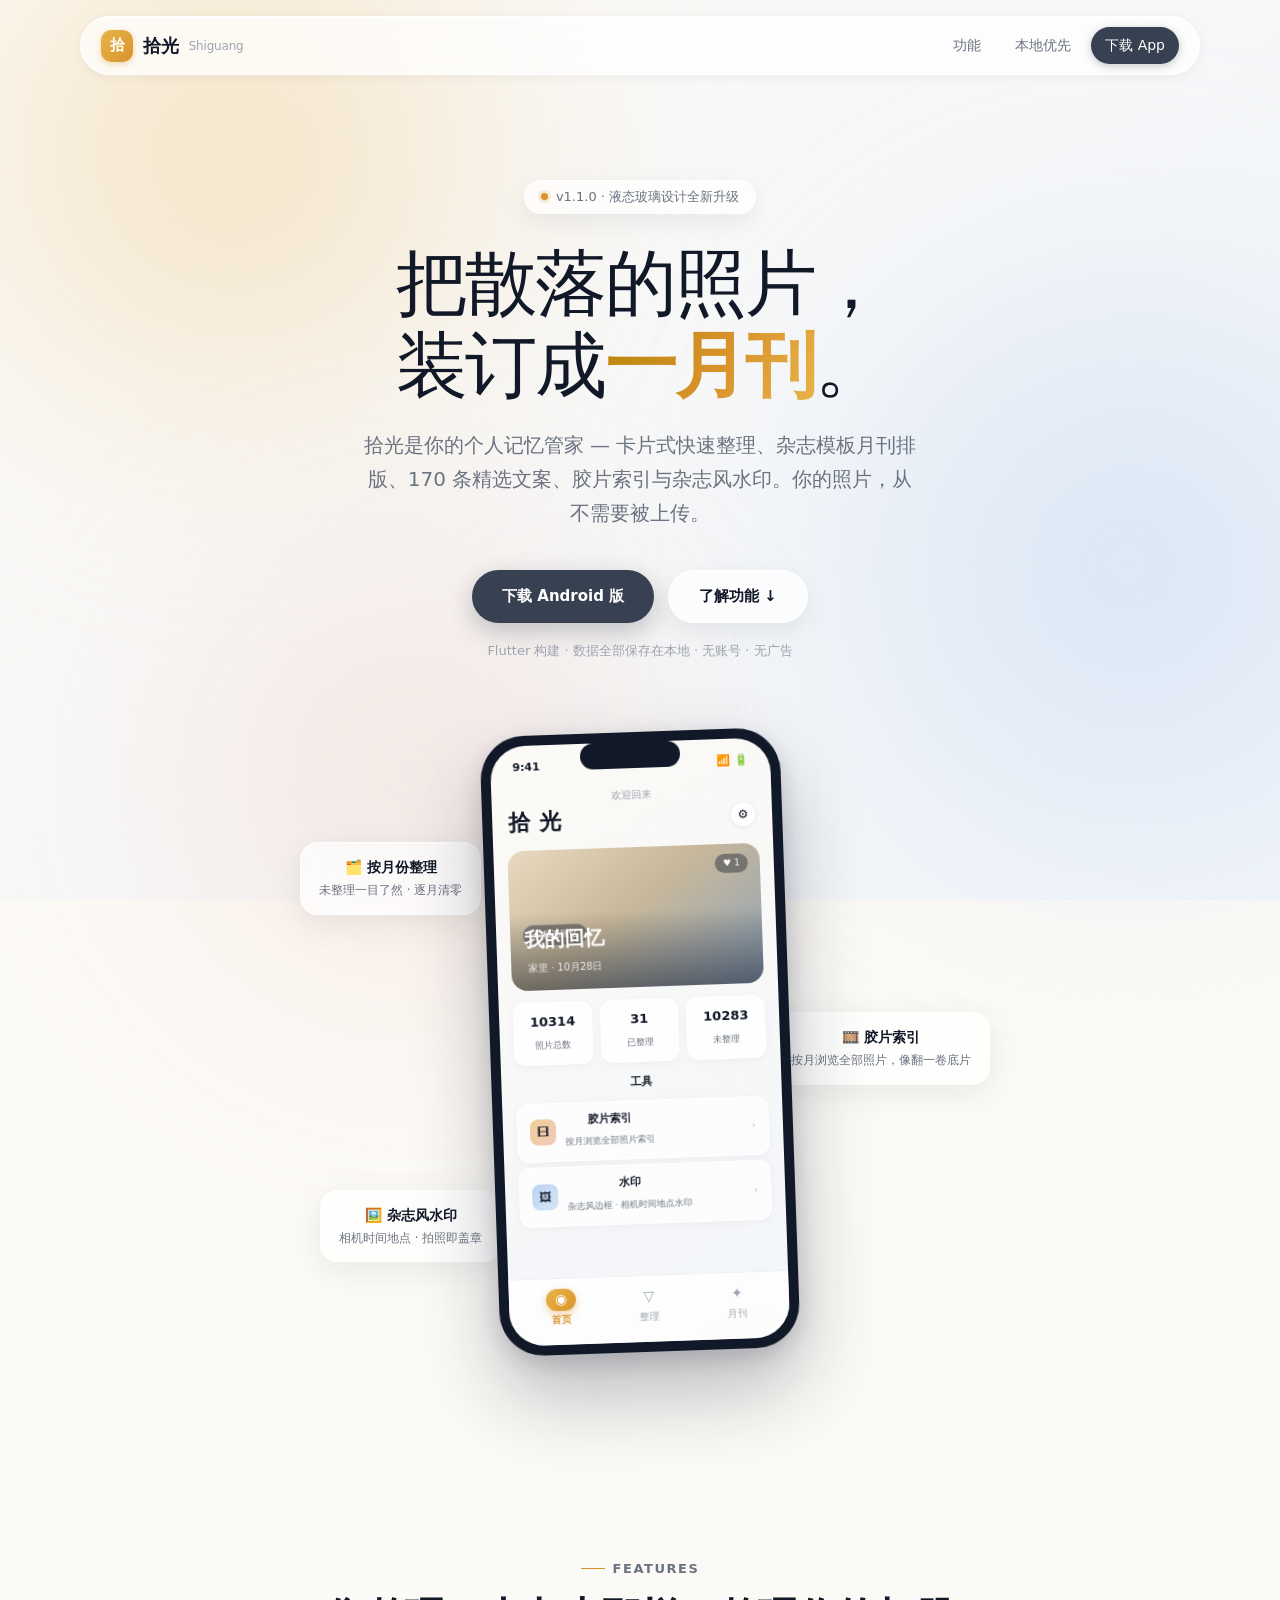
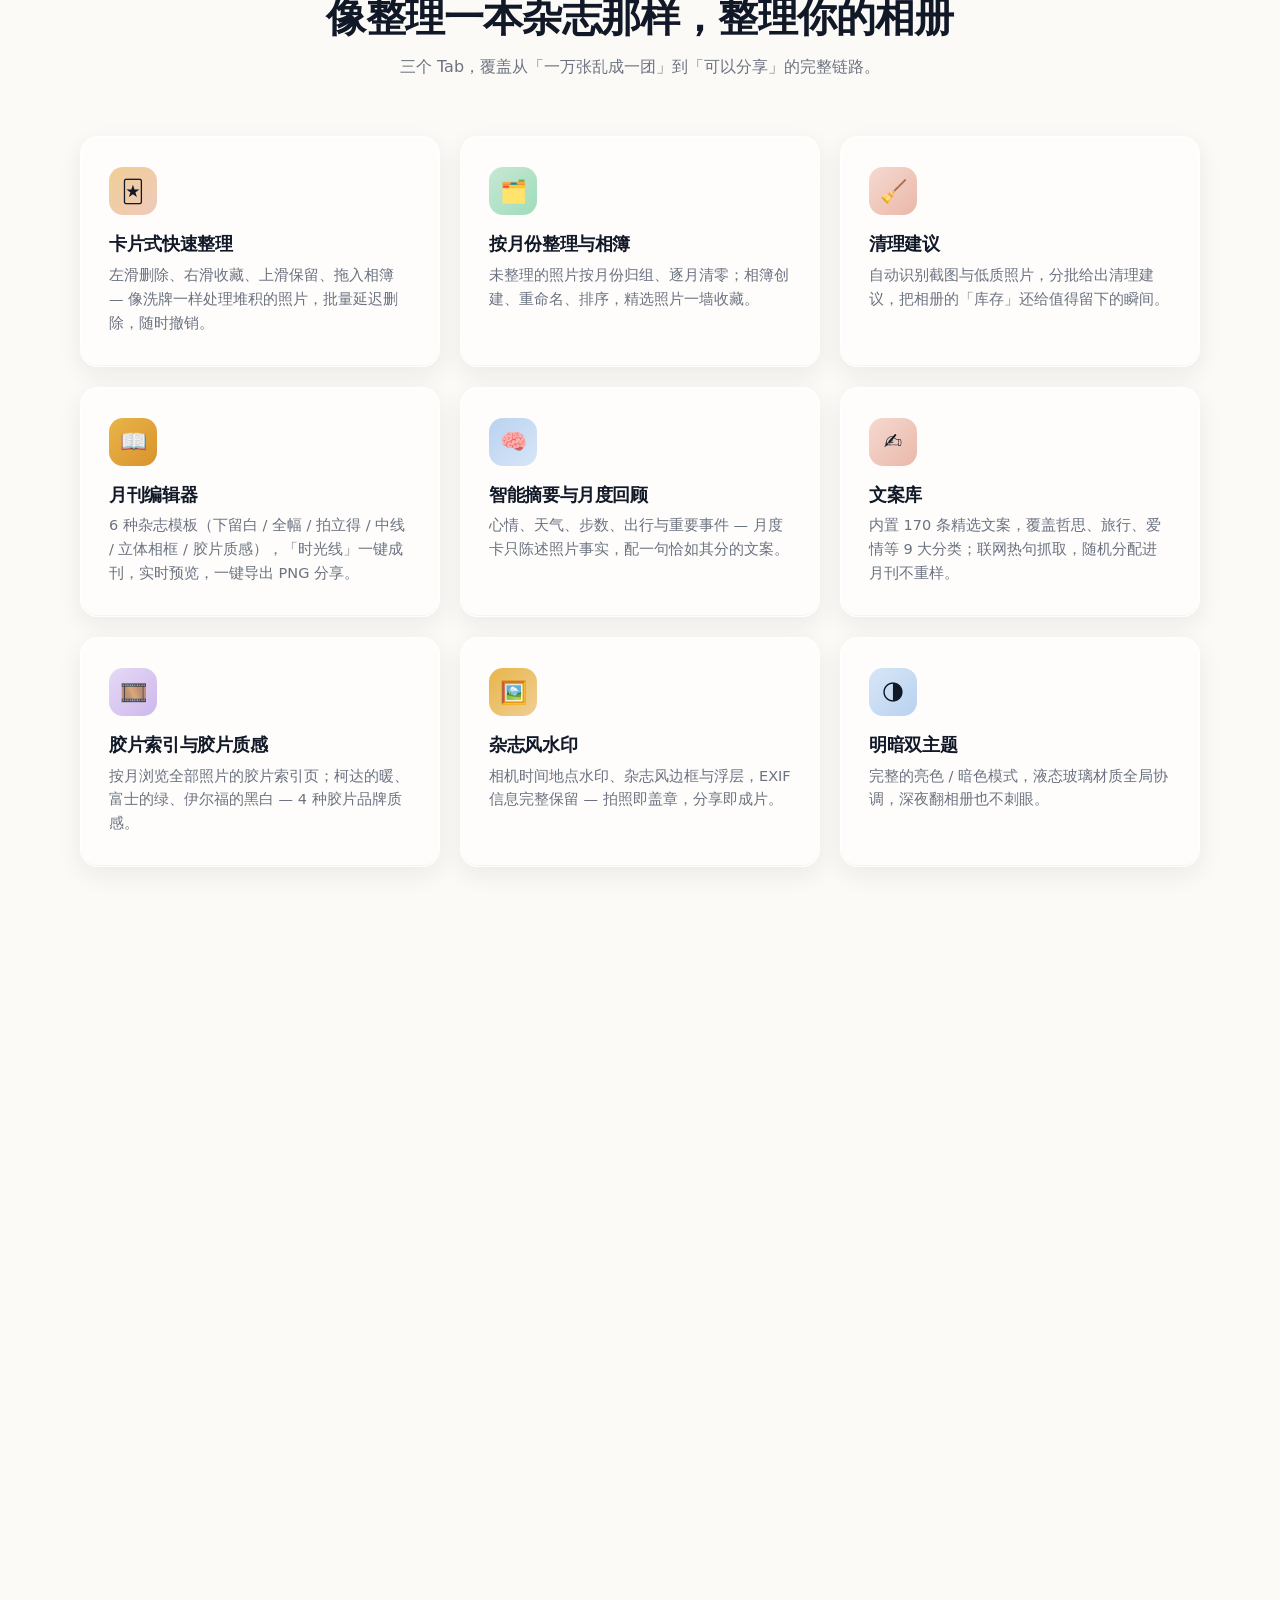
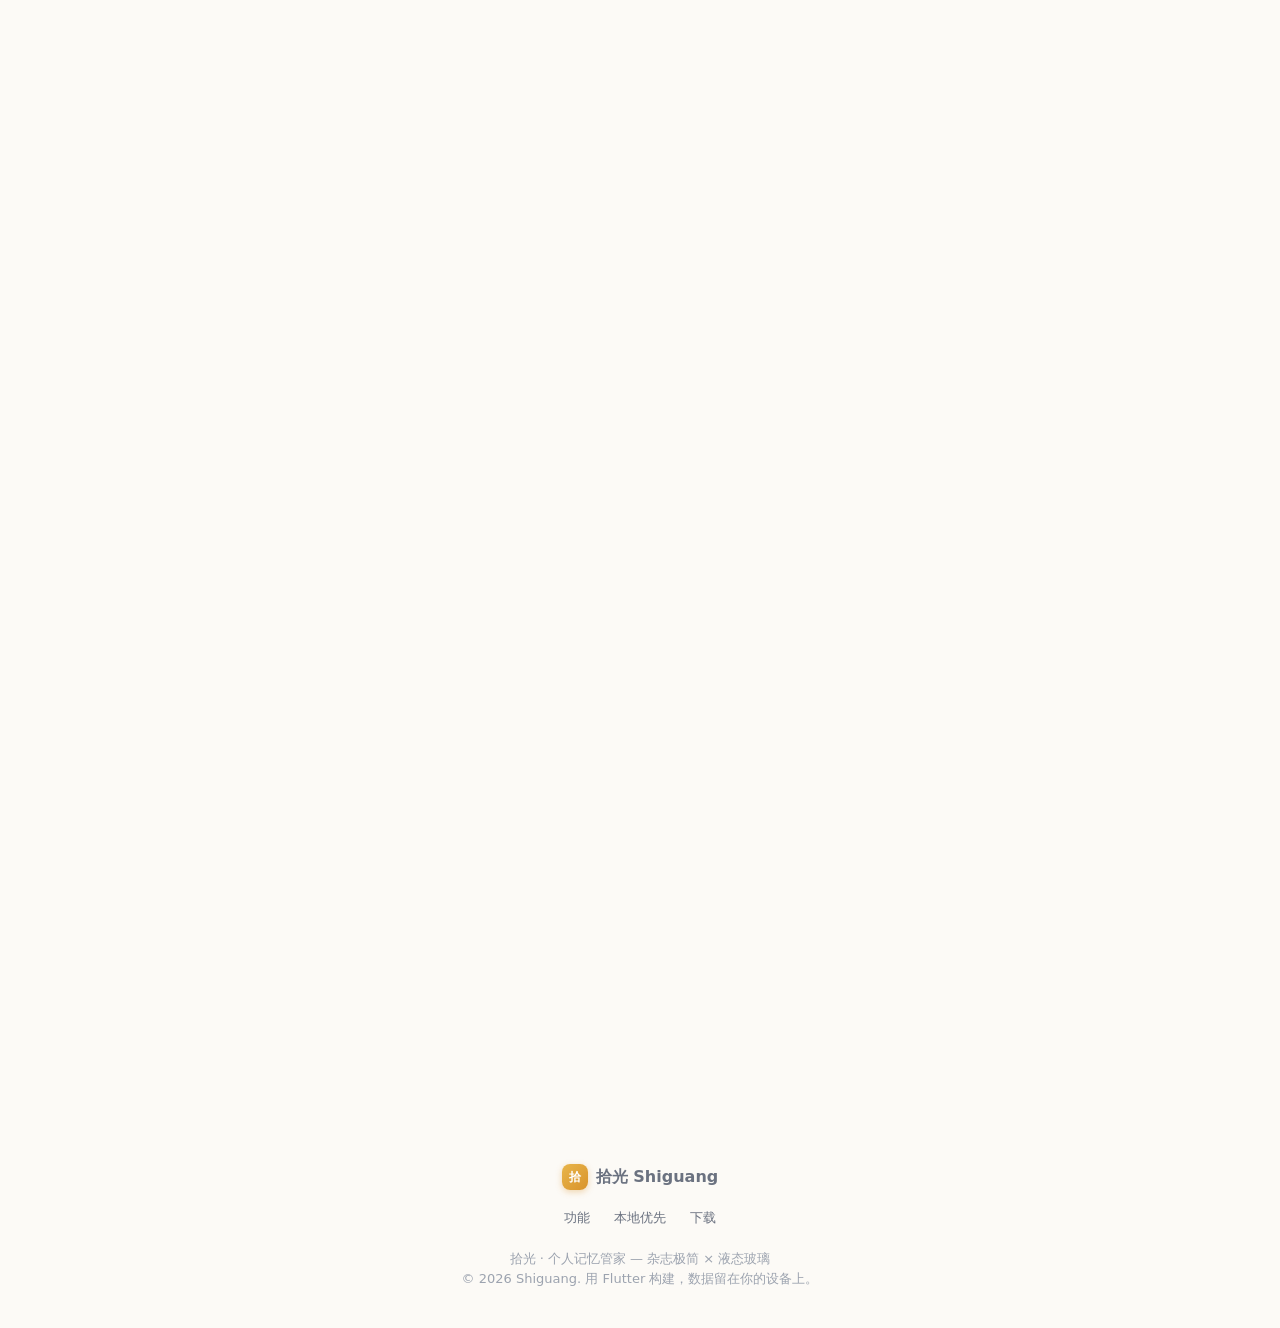
==== index.html @ 47a35cc6 "官网移至仓库根目录适配 Pages（root 源），更新 README" ====
<!DOCTYPE html>
<html lang="zh-CN">
<head>
<meta charset="UTF-8">
<meta name="viewport" content="width=device-width, initial-scale=1.0">
<title>拾光 · AI 相册 — 把散落的照片，装订成一月刊</title>
<meta name="description" content="拾光是一款杂志风 AI 相册应用：卡片式快速整理、6 种杂志模板月刊排版、170 条精选文案库、胶片索引与杂志风水印。所有数据保存在你的手机里，无账号、无上传。">
<meta property="og:title" content="拾光 · AI 相册">
<meta property="og:description" content="把散落的照片，装订成一月刊。个人记忆管家，数据不出设备，无账号无广告。">
<meta property="og:type" content="website">
<link rel="icon" href="data:image/svg+xml,%3Csvg xmlns='http://www.w3.org/2000/svg' viewBox='0 0 100 100'%3E%3Ctext y='.9em' font-size='90'%3E📸%3C/text%3E%3C/svg%3E">
<style>
/* ============ Design Tokens（源自拾光实机设计：杂志极简 + 玻璃拟态 + 琥珀金强调） ============ */
:root{
  --bg:#FCFAF6;
  --bg-cool:#F2F5FA;
  --text-primary:#111827;
  --text-secondary:#6B7280;
  --text-tertiary:#9CA3AF;
  --primary:#374151;
  --primary-hover:#1F2937;
  --amber:#D9932B;
  --amber-deep:#B8860B;
  --border:rgba(0,0,0,.06);
  --glass-fill:rgba(255,255,255,.58);
  --glass-fill-strong:rgba(255,255,255,.72);
  --glass-border:rgba(255,255,255,.95);
  --shadow-card:0 8px 24px rgba(15,23,42,.07);
  --shadow-float:0 8px 32px rgba(15,23,42,.08);
  --radius-lg:18px;
  --radius-xl:24px;
  --radius-full:9999px;
  --transition:250ms ease;
  --accent-sunset:linear-gradient(135deg,#F0CF95,#EFC9BC);
  --accent-ocean:linear-gradient(135deg,#B9D2F0,#D7E6F7);
  --serif:'Noto Serif SC',Georgia,'Songti SC',serif;
}
*{margin:0;padding:0;box-sizing:border-box}
html{scroll-behavior:smooth}
body{
  font-family:'Inter','Noto Sans SC',system-ui,-apple-system,'PingFang SC','Microsoft YaHei',sans-serif;
  color:var(--text-primary);
  background:var(--bg);
  line-height:1.5;
  -webkit-font-smoothing:antialiased;
  overflow-x:hidden;
}
/* ============ 环境光背景（App 内 AppBackground 同款） ============ */
.ambient{
  position:fixed;inset:0;z-index:-2;
  background:linear-gradient(135deg,var(--bg),var(--bg-cool));
}
.ambient::before,.ambient::after{
  content:"";position:absolute;border-radius:50%;filter:blur(90px);
}
.ambient::before{
  width:60vw;height:60vw;top:-18vw;left:-12vw;
  background:radial-gradient(circle,#F0CF95 0%,rgba(240,207,149,0) 70%);opacity:.55;
}
.ambient::after{
  width:64vw;height:64vw;top:12vw;right:-20vw;
  background:radial-gradient(circle,#B9D2F0 0%,rgba(185,210,240,0) 70%);opacity:.50;
}
.ambient-c{
  position:fixed;z-index:-2;width:52vw;height:52vw;bottom:-16vw;left:6vw;
  border-radius:50%;filter:blur(90px);
  background:radial-gradient(circle,#EFC9BC 0%,rgba(239,201,188,0) 70%);opacity:.40;
}
/* ============ 通用 ============ */
.container{max-width:1120px;margin:0 auto;padding:0 24px}
.glass{
  background:var(--glass-fill);
  border:1px solid var(--glass-border);
  box-shadow:var(--shadow-card),inset 0 1px 0 rgba(255,255,255,.6),inset 0 -1px 0 rgba(0,0,0,.04);
  backdrop-filter:blur(20px);-webkit-backdrop-filter:blur(20px);
  border-radius:var(--radius-lg);
}
.eyebrow{
  display:inline-flex;align-items:center;gap:8px;
  font-size:13px;font-weight:600;letter-spacing:.12em;color:var(--text-secondary);
  text-transform:uppercase;
}
.eyebrow::before{content:"";width:24px;height:1.5px;background:var(--amber)}
h1,h2,h3{letter-spacing:-.02em;line-height:1.25;font-weight:600}
.section{padding:104px 0}
.section-head{max-width:640px;margin:0 auto 56px;text-align:center}
.section-head h2{font-size:clamp(28px,4vw,40px);margin:14px 0 12px}
.section-head p{color:var(--text-secondary);font-size:16px;line-height:1.65}
.reveal{opacity:0;transform:translateY(24px);transition:opacity .7s ease,transform .7s ease}
.reveal.in{opacity:1;transform:none}
/* ============ 导航 ============ */
.nav{
  position:fixed;top:16px;left:50%;transform:translateX(-50%);
  width:min(1120px,calc(100% - 32px));z-index:100;
  display:flex;align-items:center;justify-content:space-between;
  padding:10px 20px;border-radius:var(--radius-full);
  background:var(--glass-fill-strong);
  border:1px solid var(--glass-border);
  box-shadow:0 2px 12px rgba(15,23,42,.05),inset 0 1px 0 rgba(255,255,255,.6);
  backdrop-filter:blur(30px);-webkit-backdrop-filter:blur(30px);
}
.logo{display:flex;align-items:center;gap:10px;font-weight:700;font-size:18px;letter-spacing:-.01em;color:var(--text-primary);text-decoration:none}
.logo-mark{
  width:32px;height:32px;border-radius:10px;display:grid;place-items:center;
  background:linear-gradient(135deg,#E8B54A,#D9932B);color:#fff;font-size:15px;
  box-shadow:0 2px 6px rgba(217,147,43,.35);
}
.nav-links{display:flex;gap:6px;align-items:center}
.nav-links a{
  color:var(--text-secondary);text-decoration:none;font-size:14px;font-weight:500;
  padding:8px 14px;border-radius:var(--radius-full);transition:var(--transition);
}
.nav-links a:hover{color:var(--text-primary);background:rgba(0,0,0,.05)}
.nav-cta{
  background:var(--primary);color:#fff !important;box-shadow:0 2px 8px rgba(31,41,55,.25);
}
.nav-cta:hover{background:var(--primary-hover) !important}
@media(max-width:760px){.nav-links a:not(.nav-cta){display:none}}
/* ============ Hero ============ */
.hero{padding:180px 0 96px;text-align:center}
.hero-badge{
  display:inline-flex;align-items:center;gap:8px;
  padding:6px 16px;border-radius:var(--radius-full);
  background:var(--glass-fill-strong);border:1px solid var(--glass-border);
  font-size:13px;color:var(--text-secondary);
  box-shadow:var(--shadow-card);backdrop-filter:blur(20px);
}
.hero-badge .dot{width:7px;height:7px;border-radius:50%;background:var(--amber);box-shadow:0 0 0 3px rgba(217,147,43,.18)}
.hero h1{
  font-size:clamp(40px,7vw,72px);font-weight:300;letter-spacing:-.03em;
  margin:28px 0 8px;line-height:1.15;
}
.hero h1 .serif{font-family:var(--serif);font-weight:600}
.hero h1 .grad{
  background:linear-gradient(120deg,var(--amber-deep),var(--amber) 55%,#E8B54A);
  -webkit-background-clip:text;background-clip:text;color:transparent;
}
.hero-sub{font-size:clamp(16px,2.2vw,20px);color:var(--text-secondary);max-width:560px;margin:20px auto 0;line-height:1.7}
.hero-actions{display:flex;gap:14px;justify-content:center;margin-top:40px;flex-wrap:wrap}
.btn{
  display:inline-flex;align-items:center;gap:8px;
  padding:14px 30px;border-radius:var(--radius-full);
  font-size:15px;font-weight:600;text-decoration:none;
  transition:var(--transition);cursor:pointer;border:none;
}
.btn-primary{background:var(--primary);color:#fff;box-shadow:0 8px 24px rgba(31,41,55,.25)}
.btn-primary:hover{background:var(--primary-hover);transform:translateY(-2px);box-shadow:0 12px 32px rgba(31,41,55,.3)}
.btn-ghost{background:var(--glass-fill-strong);color:var(--text-primary);border:1px solid var(--glass-border);box-shadow:var(--shadow-card);backdrop-filter:blur(20px)}
.btn-ghost:hover{transform:translateY(-2px)}
.hero-meta{margin-top:18px;font-size:13px;color:var(--text-tertiary)}
/* ============ 手机 mockup（按实机首页复刻） ============ */
.hero-stage{margin-top:72px;display:flex;justify-content:center;position:relative}
.phone{
  width:300px;height:620px;border-radius:44px;position:relative;
  background:#111827;padding:10px;
  box-shadow:0 40px 80px rgba(15,23,42,.28),0 8px 24px rgba(15,23,42,.15);
  transform:rotate(-2deg);transition:transform .6s ease;
}
.phone:hover{transform:rotate(0deg) translateY(-8px)}
.phone-screen{
  width:100%;height:100%;border-radius:35px;overflow:hidden;position:relative;
  background:linear-gradient(150deg,#FCFAF6,#F2F5FA);
  display:flex;flex-direction:column;
}
.phone-notch{position:absolute;top:10px;left:50%;transform:translateX(-50%);width:100px;height:26px;background:#111827;border-radius:14px;z-index:5}
.p-status{display:flex;justify-content:space-between;padding:14px 22px 6px;font-size:11px;font-weight:600;color:#111827}
.p-greet{padding:8px 16px 2px}
.p-greet span{font-size:10px;color:#9CA3AF;display:block}
.p-greet-row{display:flex;justify-content:space-between;align-items:center}
.p-greet b{font-size:22px;font-weight:600;color:#111827;letter-spacing:.02em}
.p-gear{width:26px;height:26px;border-radius:50%;background:#fff;border:1px solid rgba(0,0,0,.06);display:grid;place-items:center;font-size:12px;box-shadow:0 1px 4px rgba(0,0,0,.05)}
.p-hero{
  margin:10px 14px 0;border-radius:16px;height:140px;position:relative;overflow:hidden;
  background:linear-gradient(140deg,#E8D9C0,#C9B89A 45%,#8FA3B8);
}
.p-hero::after{content:"";position:absolute;inset:0;background:linear-gradient(to top,rgba(17,24,39,.5),transparent 55%)}
.p-hero-badge{
  position:absolute;left:12px;bottom:44px;z-index:2;
  font-size:9px;color:#fff;background:rgba(17,24,39,.4);border:1px solid rgba(255,255,255,.35);
  padding:3px 9px;border-radius:99px;backdrop-filter:blur(6px);
}
.p-hero-text{position:absolute;bottom:12px;left:14px;color:#fff;z-index:2}
.p-hero-text b{display:block;font-size:20px;font-weight:600}
.p-hero-text span{font-size:10px;opacity:.85}
.p-fav{position:absolute;top:10px;right:12px;z-index:2;font-size:9px;color:#fff;background:rgba(17,24,39,.4);border-radius:99px;padding:3px 8px;backdrop-filter:blur(6px)}
.p-stats{display:flex;gap:8px;padding:12px 14px 0}
.p-stat{flex:1;background:rgba(255,255,255,.8);border:1px solid rgba(255,255,255,.95);border-radius:12px;padding:9px 4px;text-align:center;box-shadow:0 2px 8px rgba(15,23,42,.04)}
.p-stat b{display:block;font-size:13px;color:#111827}
.p-stat span{font-size:8.5px;color:#6B7280}
.p-sec{font-size:11px;font-weight:700;color:#111827;padding:12px 16px 4px}
.p-tool{
  margin:5px 14px 0;border-radius:12px;padding:9px 12px;
  background:rgba(255,255,255,.72);border:1px solid rgba(255,255,255,.95);
  box-shadow:0 2px 8px rgba(15,23,42,.04);backdrop-filter:blur(20px);
  display:flex;align-items:center;gap:9px;
}
.p-tool-ico{width:26px;height:26px;border-radius:8px;background:var(--accent-sunset);display:grid;place-items:center;font-size:12px}
.p-tool-ico.blue{background:linear-gradient(135deg,#B9D2F0,#D7E6F7)}
.p-tool-t b{display:block;font-size:10.5px;color:#111827}
.p-tool-t span{font-size:8.5px;color:#6B7280}
.p-tool .arr{margin-left:auto;color:#C4C9D2;font-size:11px}
.p-tabbar{
  margin-top:auto;display:flex;justify-content:space-around;padding:10px 8px 18px;
  background:rgba(255,255,255,.9);border-top:1px solid rgba(0,0,0,.05);backdrop-filter:blur(40px);
}
.p-tab{font-size:9.5px;color:#9CA3AF;text-align:center}
.p-tab.act{color:var(--amber);font-weight:600}
.p-tab .ico{
  display:grid;place-items:center;width:30px;height:22px;margin:0 auto 2px;font-style:normal;font-size:14px;
}
.p-tab.act .ico{background:linear-gradient(135deg,#E8B54A,#D9932B);color:#fff;border-radius:99px;box-shadow:0 3px 8px rgba(217,147,43,.4)}
/* hero 两侧漂浮玻璃卡 */
.float-card{
  position:absolute;border-radius:var(--radius-lg);padding:14px 18px;
  background:var(--glass-fill-strong);border:1px solid var(--glass-border);
  box-shadow:var(--shadow-float);backdrop-filter:blur(30px);
  font-size:13px;animation:float 6s ease-in-out infinite;
}
.float-card b{display:block;font-size:14px;margin-bottom:2px}
.float-card span{color:var(--text-secondary);font-size:12px}
.fc-1{left:calc(50% - 340px);top:110px;animation-delay:0s}
.fc-2{right:calc(50% - 350px);top:280px;animation-delay:2s}
.fc-3{left:calc(50% - 320px);bottom:90px;animation-delay:4s}
@keyframes float{0%,100%{transform:translateY(0)}50%{transform:translateY(-12px)}}
@media(max-width:920px){.float-card{display:none}}
/* ============ 特性网格 ============ */
.features{display:grid;grid-template-columns:repeat(3,1fr);gap:20px}
@media(max-width:900px){.features{grid-template-columns:1fr 1fr}}
@media(max-width:600px){.features{grid-template-columns:1fr}}
.feature{padding:30px 28px;transition:var(--transition)}
.feature:hover{transform:translateY(-6px);box-shadow:0 16px 40px rgba(15,23,42,.10)}
.feature-ico{
  width:48px;height:48px;border-radius:14px;display:grid;place-items:center;
  font-size:22px;margin-bottom:18px;
}
.fi-1{background:var(--accent-sunset)}
.fi-2{background:linear-gradient(135deg,#E8B54A,#D9932B)}
.fi-3{background:var(--accent-ocean)}
.fi-4{background:linear-gradient(135deg,#C7E8D4,#9FDCBB)}
.fi-5{background:linear-gradient(135deg,#E6D9F5,#CDB8EC)}
.fi-6{background:linear-gradient(135deg,#F5D9D0,#EAB8A9)}
.feature h3{font-size:18px;margin-bottom:8px}
.feature p{color:var(--text-secondary);font-size:14.5px;line-height:1.65}
/* ============ 本地优先区 ============ */
.privacy{position:relative}
.privacy-grid{display:grid;grid-template-columns:1.1fr 1fr;gap:56px;align-items:center}
@media(max-width:860px){.privacy-grid{grid-template-columns:1fr;gap:36px}}
.privacy h2{font-size:clamp(26px,3.6vw,36px);margin:14px 0 16px}
.privacy p{color:var(--text-secondary);line-height:1.75;font-size:15.5px}
.privacy-points{margin-top:28px;display:grid;gap:14px}
.point{display:flex;gap:14px;align-items:flex-start}
.point-ico{
  flex:none;width:34px;height:34px;border-radius:10px;display:grid;place-items:center;
  background:rgba(217,147,43,.12);color:var(--amber-deep);font-size:15px;font-weight:700;
}
.point b{font-size:15px;display:block;margin-bottom:2px}
.point span{color:var(--text-secondary);font-size:13.5px;line-height:1.6}
.pipeline{padding:28px;border-radius:var(--radius-xl)}
.pipeline h3{font-size:15px;margin-bottom:20px;display:flex;align-items:center;gap:8px}
.step{display:flex;gap:14px;position:relative;padding-bottom:22px}
.step:last-child{padding-bottom:0}
.step::before{
  content:"";position:absolute;left:13px;top:30px;bottom:2px;width:2px;
  background:linear-gradient(to bottom,rgba(17,24,39,.12),rgba(17,24,39,.03));
}
.step:last-child::before{display:none}
.step-ico{
  flex:none;width:28px;height:28px;border-radius:50%;display:grid;place-items:center;
  font-size:13px;z-index:1;color:#fff;
}
.s-done{background:var(--amber)}
.s-run{background:#374151;box-shadow:0 0 0 4px rgba(55,65,81,.15)}
.s-wait{background:#D1D5DB;color:#6B7280}
.step b{font-size:14px;display:block}
.step span{font-size:12.5px;color:var(--text-secondary)}
.step-bar{height:4px;border-radius:99px;background:rgba(0,0,0,.06);margin-top:8px;overflow:hidden;max-width:240px}
.step-bar i{display:block;height:100%;border-radius:99px;background:var(--amber)}
/* ============ 数据条 ============ */
.stats{display:grid;grid-template-columns:repeat(4,1fr);gap:20px;text-align:center}
@media(max-width:700px){.stats{grid-template-columns:1fr 1fr}}
.stat b{display:block;font-size:clamp(30px,4vw,44px);font-weight:300;letter-spacing:-.02em}
.stat b em{font-style:normal;font-size:.55em;color:var(--text-tertiary)}
.stat span{color:var(--text-secondary);font-size:13.5px}
/* ============ 下载区 ============ */
.download{
  text-align:center;padding:88px 32px;border-radius:var(--radius-xl);position:relative;overflow:hidden;
  background:linear-gradient(140deg,#111827,#1F2937);
  color:#fff;box-shadow:0 24px 64px rgba(17,24,39,.3);
}
.download::before{
  content:"";position:absolute;width:480px;height:480px;border-radius:50%;
  top:-240px;right:-120px;filter:blur(80px);
  background:radial-gradient(circle,rgba(232,181,74,.4),transparent 70%);
}
.download::after{
  content:"";position:absolute;width:420px;height:420px;border-radius:50%;
  bottom:-220px;left:-100px;filter:blur(80px);
  background:radial-gradient(circle,rgba(185,210,240,.3),transparent 70%);
}
.download>*{position:relative;z-index:1}
.download h2{font-size:clamp(26px,4vw,38px);font-weight:300}
.download h2 .serif{font-family:var(--serif);font-weight:600}
.download p{color:rgba(255,255,255,.65);margin:16px auto 36px;max-width:480px;line-height:1.7}
.dl-btns{display:flex;gap:14px;justify-content:center;flex-wrap:wrap}
.dl-btn{
  display:inline-flex;align-items:center;gap:12px;padding:14px 28px;border-radius:16px;
  background:rgba(255,255,255,.1);border:1px solid rgba(255,255,255,.18);
  color:#fff;text-decoration:none;transition:var(--transition);text-align:left;
}
.dl-btn:hover{background:rgba(255,255,255,.18);transform:translateY(-2px)}
.dl-btn i{font-style:normal;font-size:22px}
.dl-btn b{display:block;font-size:15px}
.dl-btn span{font-size:11.5px;color:rgba(255,255,255,.55)}
/* ============ Footer ============ */
footer{padding:56px 0 40px;text-align:center;color:var(--text-tertiary);font-size:13px}
footer .f-logo{font-weight:700;font-size:16px;color:var(--text-secondary);margin-bottom:10px;display:flex;justify-content:center;align-items:center;gap:8px}
footer .f-links{display:flex;gap:24px;justify-content:center;margin:18px 0 22px}
footer .f-links a{color:var(--text-secondary);text-decoration:none;font-size:13px}
footer .f-links a:hover{color:var(--text-primary)}
</style>
</head>
<body>

<div class="ambient"></div>
<div class="ambient-c"></div>

<!-- 导航 -->
<nav class="nav">
  <a class="logo" href="#top"><span class="logo-mark">拾</span>拾光 <span style="font-size:12px;font-weight:500;color:var(--text-tertiary)">Shiguang</span></a>
  <div class="nav-links">
    <a href="#features">功能</a>
    <a href="#local">本地优先</a>
    <a href="#download" class="nav-cta">下载 App</a>
  </div>
</nav>

<!-- Hero -->
<header class="hero container" id="top">
  <div class="hero-badge"><span class="dot"></span>v1.1.0 · 液态玻璃设计全新升级</div>
  <h1>把散落的照片，<br>装订成<span class="serif grad">一月刊</span>。</h1>
  <p class="hero-sub">拾光是你的个人记忆管家 — 卡片式快速整理、杂志模板月刊排版、170 条精选文案、胶片索引与杂志风水印。你的照片，从不需要被上传。</p>
  <div class="hero-actions">
    <a href="#download" class="btn btn-primary">下载 Android 版</a>
    <a href="#features" class="btn btn-ghost">了解功能 ↓</a>
  </div>
  <p class="hero-meta">Flutter 构建 · 数据全部保存在本地 · 无账号 · 无广告</p>

  <div class="hero-stage">
    <div class="float-card fc-1"><b>🗂️ 按月份整理</b><span>未整理一目了然 · 逐月清零</span></div>
    <div class="float-card fc-2"><b>🎞️ 胶片索引</b><span>按月浏览全部照片，像翻一卷底片</span></div>
    <div class="float-card fc-3"><b>🖼️ 杂志风水印</b><span>相机时间地点 · 拍照即盖章</span></div>

    <div class="phone">
      <div class="phone-notch"></div>
      <div class="phone-screen">
        <div class="p-status"><span>9:41</span><span>📶 🔋</span></div>
        <div class="p-greet">
          <span>欢迎回来</span>
          <div class="p-greet-row"><b>拾 光</b><div class="p-gear">⚙</div></div>
        </div>
        <div class="p-hero">
          <div class="p-fav">♥ 1</div>
          <div class="p-hero-badge">✦ 精选回忆</div>
          <div class="p-hero-text"><b>我的回忆</b><span>家里 · 10月28日</span></div>
        </div>
        <div class="p-stats">
          <div class="p-stat"><b>10314</b><span>照片总数</span></div>
          <div class="p-stat"><b>31</b><span>已整理</span></div>
          <div class="p-stat"><b>10283</b><span>未整理</span></div>
        </div>
        <div class="p-sec">工具</div>
        <div class="p-tool">
          <div class="p-tool-ico">🎞</div>
          <div class="p-tool-t"><b>胶片索引</b><span>按月浏览全部照片索引</span></div>
          <div class="arr">›</div>
        </div>
        <div class="p-tool">
          <div class="p-tool-ico blue">🖼</div>
          <div class="p-tool-t"><b>水印</b><span>杂志风边框 · 相机时间地点水印</span></div>
          <div class="arr">›</div>
        </div>
        <div class="p-tabbar">
          <div class="p-tab act"><span class="ico">◉</span>首页</div>
          <div class="p-tab"><span class="ico">▽</span>整理</div>
          <div class="p-tab"><span class="ico">✦</span>月刊</div>
        </div>
      </div>
    </div>
  </div>
</header>

<!-- 功能 -->
<main>
<section class="section container" id="features">
  <div class="section-head reveal">
    <span class="eyebrow">Features</span>
    <h2>像整理一本杂志那样，整理你的相册</h2>
    <p>三个 Tab，覆盖从「一万张乱成一团」到「可以分享」的完整链路。</p>
  </div>
  <div class="features">
    <div class="feature glass reveal">
      <div class="feature-ico fi-1">🃏</div>
      <h3>卡片式快速整理</h3>
      <p>左滑删除、右滑收藏、上滑保留、拖入相簿 — 像洗牌一样处理堆积的照片，批量延迟删除，随时撤销。</p>
    </div>
    <div class="feature glass reveal">
      <div class="feature-ico fi-4">🗂️</div>
      <h3>按月份整理与相簿</h3>
      <p>未整理的照片按月份归组、逐月清零；相簿创建、重命名、排序，精选照片一墙收藏。</p>
    </div>
    <div class="feature glass reveal">
      <div class="feature-ico fi-1" style="background:linear-gradient(135deg,#F5D9D0,#EAB8A9)">🧹</div>
      <h3>清理建议</h3>
      <p>自动识别截图与低质照片，分批给出清理建议，把相册的「库存」还给值得留下的瞬间。</p>
    </div>
    <div class="feature glass reveal">
      <div class="feature-ico fi-2">📖</div>
      <h3>月刊编辑器</h3>
      <p>6 种杂志模板（下留白 / 全幅 / 拍立得 / 中线 / 立体相框 / 胶片质感），「时光线」一键成刊，实时预览，一键导出 PNG 分享。</p>
    </div>
    <div class="feature glass reveal">
      <div class="feature-ico fi-3">🧠</div>
      <h3>智能摘要与月度回顾</h3>
      <p>心情、天气、步数、出行与重要事件 — 月度卡只陈述照片事实，配一句恰如其分的文案。</p>
    </div>
    <div class="feature glass reveal">
      <div class="feature-ico fi-6">✍️</div>
      <h3>文案库</h3>
      <p>内置 170 条精选文案，覆盖哲思、旅行、爱情等 9 大分类；联网热句抓取，随机分配进月刊不重样。</p>
    </div>
    <div class="feature glass reveal">
      <div class="feature-ico fi-5">🎞️</div>
      <h3>胶片索引与胶片质感</h3>
      <p>按月浏览全部照片的胶片索引页；柯达的暖、富士的绿、伊尔福的黑白 — 4 种胶片品牌质感。</p>
    </div>
    <div class="feature glass reveal">
      <div class="feature-ico fi-3" style="background:linear-gradient(135deg,#E8B54A,#F0CF95)">🖼️</div>
      <h3>杂志风水印</h3>
      <p>相机时间地点水印、杂志风边框与浮层，EXIF 信息完整保留 — 拍照即盖章，分享即成片。</p>
    </div>
    <div class="feature glass reveal">
      <div class="feature-ico fi-4" style="background:linear-gradient(135deg,#D7E6F7,#B9D2F0)">🌗</div>
      <h3>明暗双主题</h3>
      <p>完整的亮色 / 暗色模式，液态玻璃材质全局协调，深夜翻相册也不刺眼。</p>
    </div>
  </div>
</section>

<!-- 本地优先 -->
<section class="section container privacy" id="local">
  <div class="privacy-grid">
    <div class="reveal">
      <span class="eyebrow">Local First</span>
      <h2>照片在你的手机里，<br>回忆也留在你的手机里。</h2>
      <p>拾光没有账号系统，没有云端同步 — 所有照片、相簿、月刊与使用记录都保存在本机数据库中。场景识别在设备上离线完成，月度摘要只陈述照片事实。它读得到你的十月，但互联网读不到。</p>
      <div class="privacy-points">
        <div class="point"><div class="point-ico">✓</div><div><b>无账号 · 无上传</b><span>打开即用，照片与整理记录全部存于本机 Hive 数据库。</span></div></div>
        <div class="point"><div class="point-ico">✓</div><div><b>离线场景识别</b><span>ML Kit 在设备上完成标签与场景词识别，不需要联网。</span></div></div>
        <div class="point"><div class="point-ico">✓</div><div><b>只陈述照片事实</b><span>月度摘要从场景、出行、天气、步数中提炼，不编造你的回忆。</span></div></div>
        <div class="point"><div class="point-ico">✓</div><div><b>轻量联网，仅取文案</b><span>唯一的网络请求是 hitokoto 一句话文案 — 与你的照片无关。</span></div></div>
      </div>
    </div>
    <div class="pipeline glass reveal">
      <h3>✦ 一本月刊是这样生成的</h3>
      <div class="step">
        <div class="step-ico s-done">✓</div>
        <div><b>扫描相册</b><span>分页扫描本机照片，实时入库</span><div class="step-bar"><i style="width:100%"></i></div></div>
      </div>
      <div class="step">
        <div class="step-ico s-done">✓</div>
        <div><b>挑选本月瞬间</b><span>从月份分组中选照片，标记精选</span><div class="step-bar"><i style="width:100%"></i></div></div>
      </div>
      <div class="step">
        <div class="step-ico s-run">●</div>
        <div><b>智能摘要</b><span>汇总心情 / 天气 / 步数 / 出行事实</span><div class="step-bar"><i style="width:68%"></i></div></div>
      </div>
      <div class="step">
        <div class="step-ico s-wait">·</div>
        <div><b>选文案 · 排版</b><span>170 条文案随机分配，6 种杂志模板</span><div class="step-bar"><i style="width:0%"></i></div></div>
      </div>
      <div class="step">
        <div class="step-ico s-wait">·</div>
        <div><b>一键成刊 · 导出</b><span>时光线排版 → PNG → 系统分享</span><div class="step-bar"><i style="width:0%"></i></div></div>
      </div>
    </div>
  </div>
</section>

<!-- 数据条 -->
<section class="section container">
  <div class="stats">
    <div class="stat glass reveal" style="padding:32px 12px"><b>3<em> 个</em></b><span>极简 Tab 导航</span></div>
    <div class="stat glass reveal" style="padding:32px 12px"><b>6<em> 种</em></b><span>杂志排版模板</span></div>
    <div class="stat glass reveal" style="padding:32px 12px"><b>170<em> 条</em></b><span>内置精选文案</span></div>
    <div class="stat glass reveal" style="padding:32px 12px"><b>0<em> 字节</em></b><span>照片上传云端</span></div>
  </div>
</section>

<!-- 下载 -->
<section class="section container" id="download">
  <div class="download reveal">
    <h2>这个月，值得被<span class="serif">好好装订</span>。</h2>
    <p>下载拾光，扫描你的相册，几分钟后就有一本属于你的月刊。<br>无需注册，打开即用。</p>
    <div class="dl-btns">
      <a class="dl-btn" href="apks/shiguang-v1.1.0-release.apk" download>
        <i>🤖</i><span><b>Android APK · v1.1.0</b><br><span>Android 8.0+ · arm64 · 96 MB</span></span>
      </a>
      <a class="dl-btn" href="https://github.com/rpxly/shiguang/releases" target="_blank" rel="noopener">
        <i>📦</i><span><b>历史版本</b><br><span>GitHub Releases</span></span>
      </a>
    </div>
    <p style="margin-top:28px;margin-bottom:0;font-size:12px;color:rgba(255,255,255,.4)">安装前请允许「安装未知应用」权限 · 所有数据仅保存在设备本地</p>
  </div>
</section>
</main>

<footer>
  <div class="container">
    <div class="f-logo"><span class="logo-mark" style="width:26px;height:26px;font-size:12px;border-radius:8px">拾</span>拾光 Shiguang</div>
    <div class="f-links">
      <a href="#features">功能</a>
      <a href="#local">本地优先</a>
      <a href="#download">下载</a>
    </div>
    <p>拾光 · 个人记忆管家 — 杂志极简 × 液态玻璃<br>© 2026 Shiguang. 用 Flutter 构建，数据留在你的设备上。</p>
  </div>
</footer>

<script>
// 滚动渐入
const io=new IntersectionObserver((es)=>{es.forEach(e=>{if(e.isIntersecting){e.target.classList.add('in');io.unobserve(e.target)}})},{threshold:.12});
document.querySelectorAll('.reveal').forEach(el=>io.observe(el));
</script>
</body>
</html>
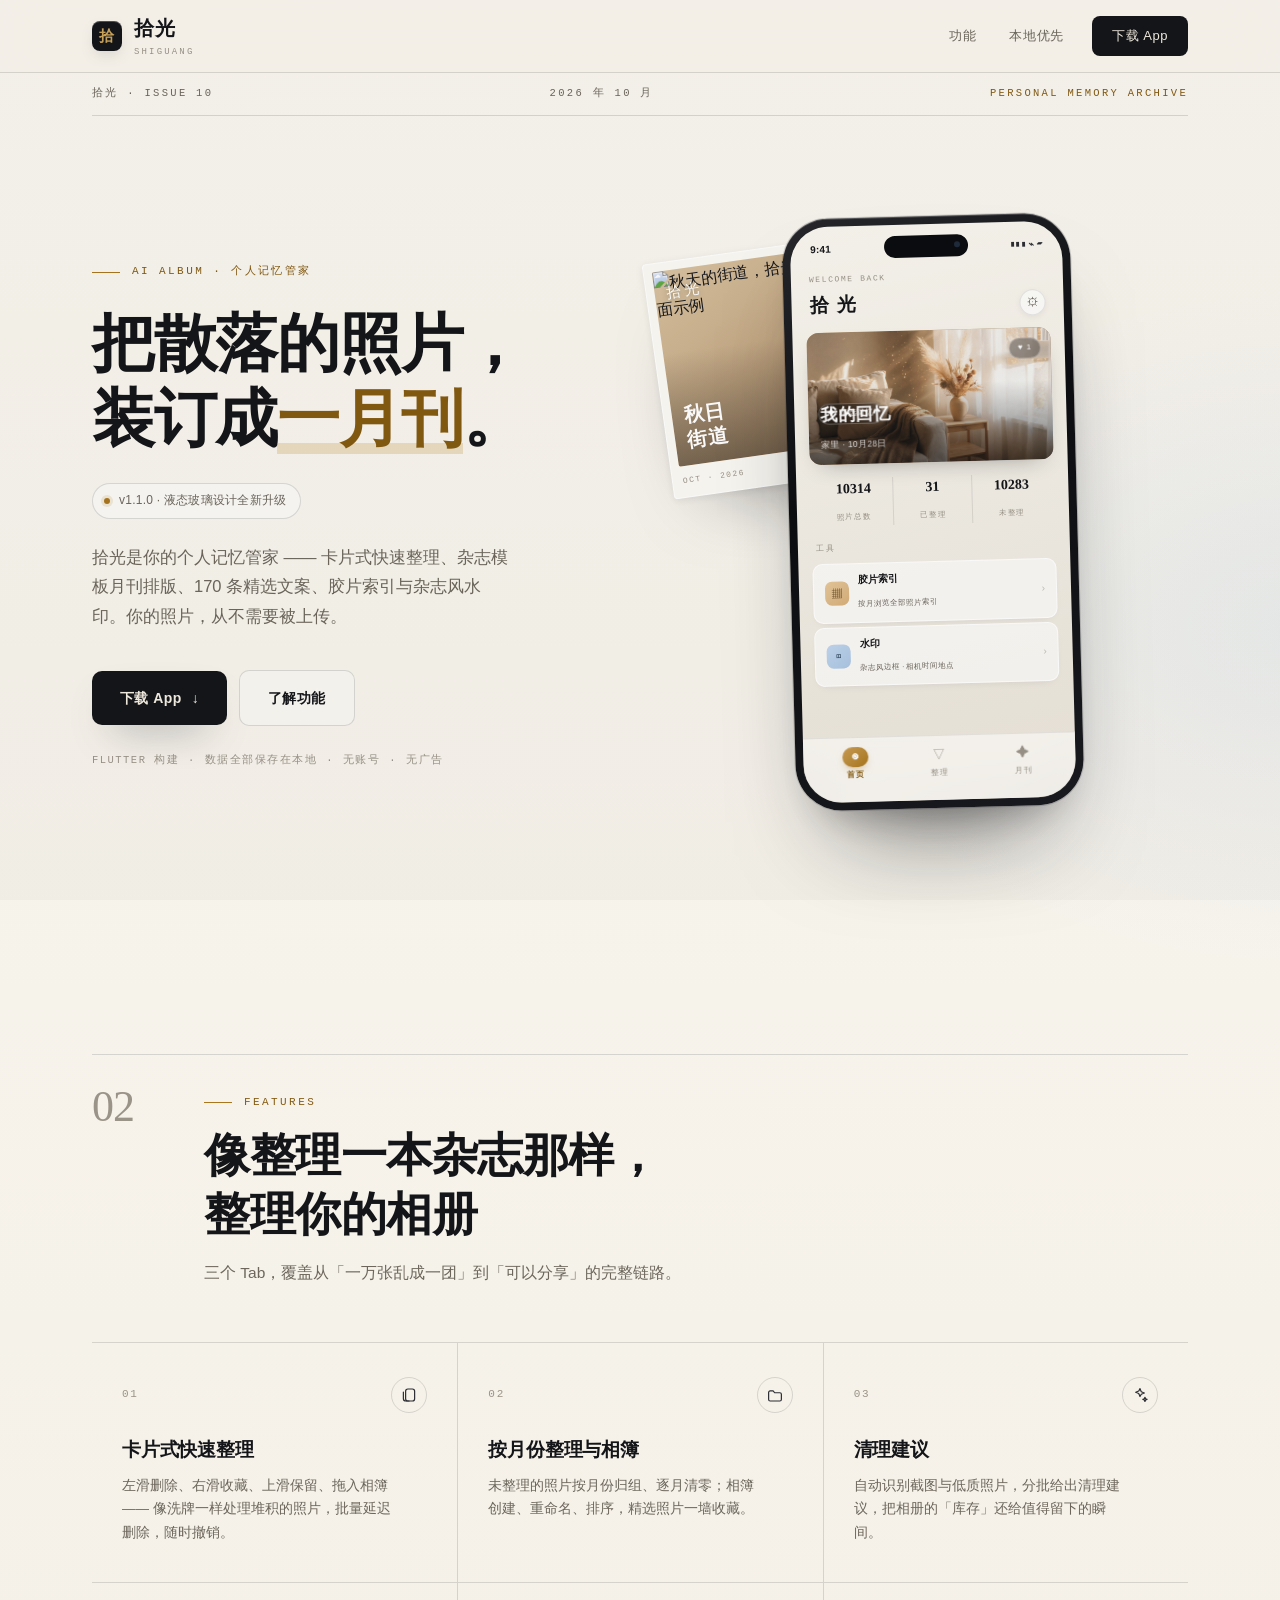
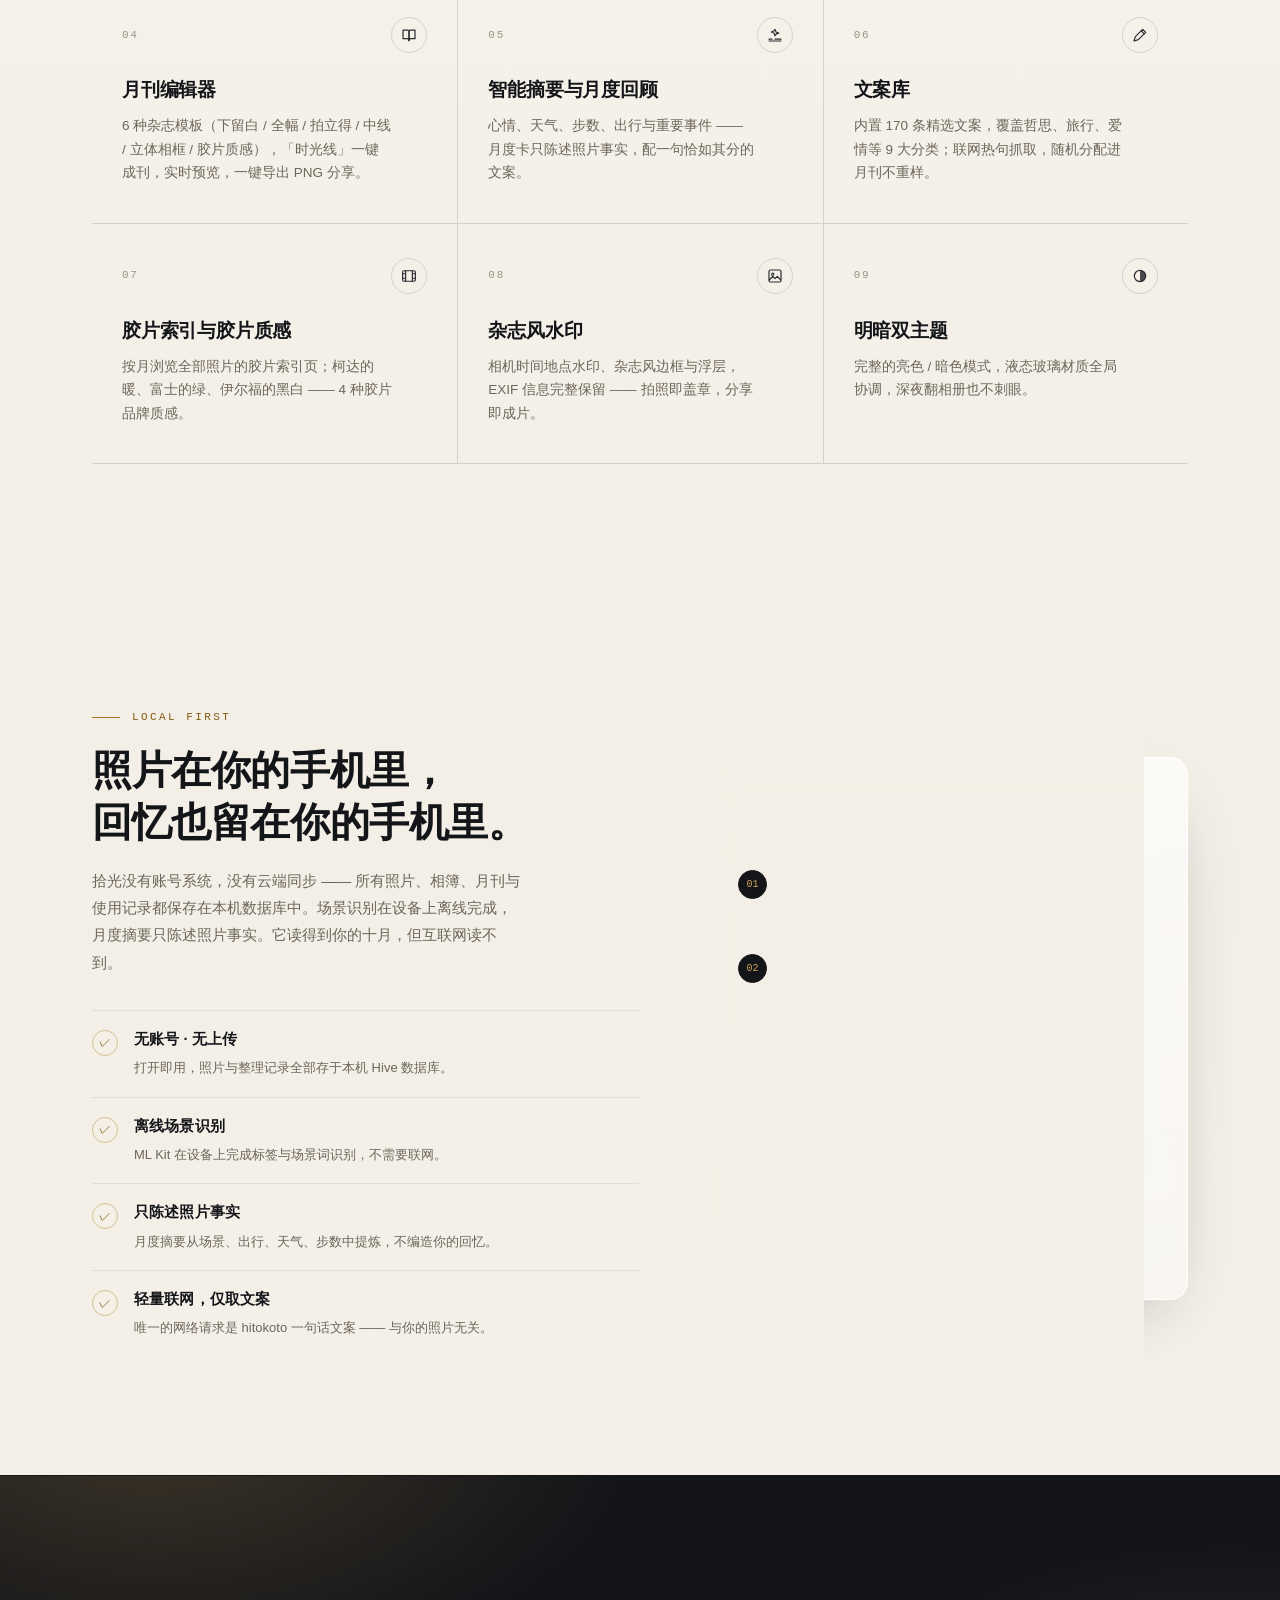
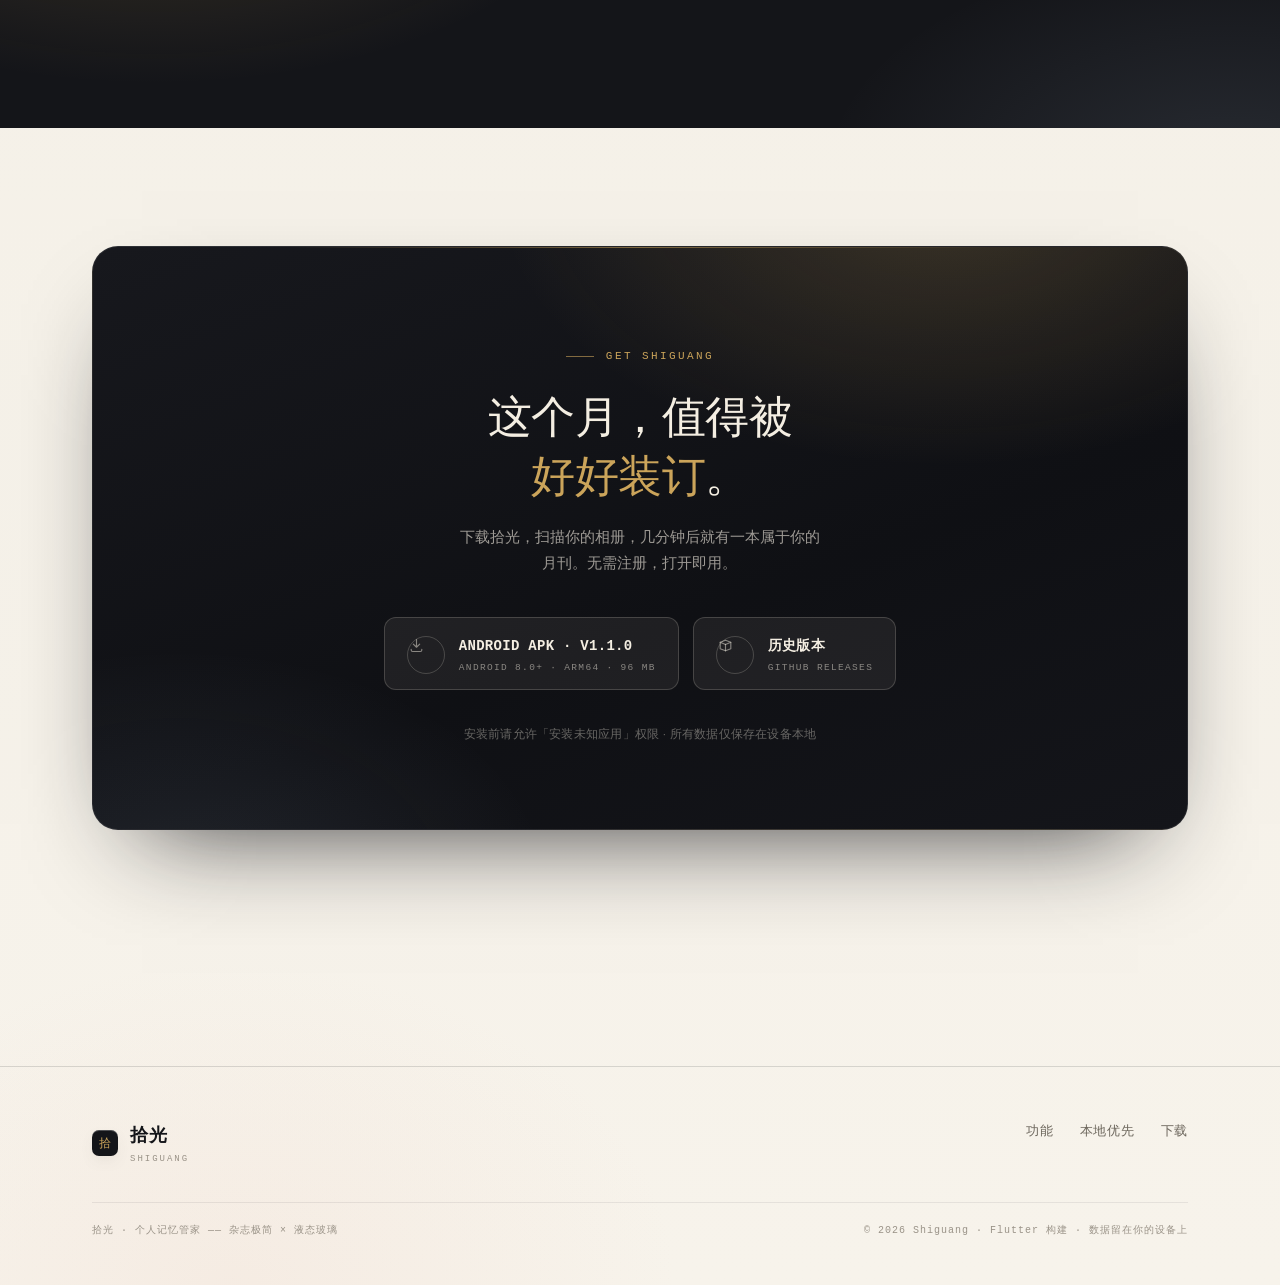
==== commit 941b2358: "官网改版：布局升级 + 实拍图素材（assets/site）" ====
--- a/index.html
+++ b/index.html
@@ -8,528 +8,818 @@
 <meta property="og:title" content="拾光 · AI 相册">
 <meta property="og:description" content="把散落的照片，装订成一月刊。个人记忆管家，数据不出设备，无账号无广告。">
 <meta property="og:type" content="website">
-<link rel="icon" href="data:image/svg+xml,%3Csvg xmlns='http://www.w3.org/2000/svg' viewBox='0 0 100 100'%3E%3Ctext y='.9em' font-size='90'%3E📸%3C/text%3E%3C/svg%3E">
+<meta name="theme-color" content="#F6F2EA">
+<link rel="icon" href="data:image/svg+xml,%3Csvg xmlns='http://www.w3.org/2000/svg' viewBox='0 0 64 64'%3E%3Crect width='64' height='64' rx='14' fill='%2314151A'/%3E%3Ctext x='32' y='45' font-size='34' font-family='serif' fill='%23CBA45A' text-anchor='middle'%3E%E6%8B%BE%3C/text%3E%3C/svg%3E">
 <style>
-/* ============ Design Tokens（源自拾光实机设计：杂志极简 + 玻璃拟态 + 琥珀金强调） ============ */
+/* ============ Design Tokens —— 编辑式杂志 × 暖纸 × 金箔严选 ============ */
 :root{
-  --bg:#FCFAF6;
-  --bg-cool:#F2F5FA;
-  --text-primary:#111827;
-  --text-secondary:#6B7280;
-  --text-tertiary:#9CA3AF;
-  --primary:#374151;
-  --primary-hover:#1F2937;
-  --amber:#D9932B;
-  --amber-deep:#B8860B;
-  --border:rgba(0,0,0,.06);
-  --glass-fill:rgba(255,255,255,.58);
-  --glass-fill-strong:rgba(255,255,255,.72);
-  --glass-border:rgba(255,255,255,.95);
-  --shadow-card:0 8px 24px rgba(15,23,42,.07);
-  --shadow-float:0 8px 32px rgba(15,23,42,.08);
-  --radius-lg:18px;
-  --radius-xl:24px;
-  --radius-full:9999px;
-  --transition:250ms ease;
-  --accent-sunset:linear-gradient(135deg,#F0CF95,#EFC9BC);
-  --accent-ocean:linear-gradient(135deg,#B9D2F0,#D7E6F7);
-  --serif:'Noto Serif SC',Georgia,'Songti SC',serif;
+  --paper:#F6F2EA;
+  --paper-2:#FBF9F4;
+  --ink:#141519;
+  --ink-2:#2C2D33;
+  --muted:#6C665C;
+  --faint:#9A9388;
+  --line:rgba(20,21,25,.14);
+  --line-soft:rgba(20,21,25,.08);
+  --gold:#A9761D;
+  --gold-deep:#845A10;
+  --gold-soft:#CBA45A;
+  --cream:#F4EEE2;
+  --serif:'Noto Serif SC','Source Han Serif SC','Songti SC','STSong',Georgia,'Times New Roman',serif;
+  --sans:-apple-system,BlinkMacSystemFont,'Segoe UI','PingFang SC','Noto Sans SC','Microsoft YaHei',sans-serif;
+  --mono:'SF Mono','JetBrains Mono','Cascadia Mono',Consolas,monospace;
+  --ease:cubic-bezier(.16,1,.3,1);
+  --shadow-card:0 28px 70px -38px rgba(20,21,25,.45);
 }
 *{margin:0;padding:0;box-sizing:border-box}
 html{scroll-behavior:smooth}
 body{
-  font-family:'Inter','Noto Sans SC',system-ui,-apple-system,'PingFang SC','Microsoft YaHei',sans-serif;
-  color:var(--text-primary);
-  background:var(--bg);
-  line-height:1.5;
+  font-family:var(--sans);
+  color:var(--ink);
+  font-size:16px;
+  line-height:1.6;
+  background:
+    radial-gradient(900px 620px at 12% -8%,rgba(233,203,148,.34),transparent 62%),
+    radial-gradient(820px 560px at 102% 14%,rgba(186,208,235,.22),transparent 60%),
+    radial-gradient(720px 520px at 18% 100%,rgba(238,206,193,.20),transparent 62%),
+    linear-gradient(180deg,#F9F6EF 0%,#F3EFE6 52%,#F7F3EB 100%);
   -webkit-font-smoothing:antialiased;
+  text-rendering:optimizeLegibility;
   overflow-x:hidden;
 }
-/* ============ 环境光背景（App 内 AppBackground 同款） ============ */
-.ambient{
-  position:fixed;inset:0;z-index:-2;
-  background:linear-gradient(135deg,var(--bg),var(--bg-cool));
-}
-.ambient::before,.ambient::after{
-  content:"";position:absolute;border-radius:50%;filter:blur(90px);
-}
-.ambient::before{
-  width:60vw;height:60vw;top:-18vw;left:-12vw;
-  background:radial-gradient(circle,#F0CF95 0%,rgba(240,207,149,0) 70%);opacity:.55;
-}
-.ambient::after{
-  width:64vw;height:64vw;top:12vw;right:-20vw;
-  background:radial-gradient(circle,#B9D2F0 0%,rgba(185,210,240,0) 70%);opacity:.50;
-}
-.ambient-c{
-  position:fixed;z-index:-2;width:52vw;height:52vw;bottom:-16vw;left:6vw;
-  border-radius:50%;filter:blur(90px);
-  background:radial-gradient(circle,#EFC9BC 0%,rgba(239,201,188,0) 70%);opacity:.40;
+::selection{background:rgba(203,164,90,.34);color:var(--ink)}
+a{color:inherit}
+img{display:block;max-width:100%}
+:focus-visible{outline:2px solid var(--gold);outline-offset:3px;border-radius:4px}
+/* 纸张颗粒 */
+.grain{
+  position:fixed;inset:0;z-index:9999;pointer-events:none;
+  opacity:.42;mix-blend-mode:multiply;
+  background-image:url("data:image/svg+xml,%3Csvg xmlns='http://www.w3.org/2000/svg' width='160' height='160'%3E%3Cfilter id='n'%3E%3CfeTurbulence type='fractalNoise' baseFrequency='.85' numOctaves='3' stitchTiles='stitch'/%3E%3CfeColorMatrix type='saturate' values='0'/%3E%3C/filter%3E%3Crect width='160' height='160' filter='n' opacity='.055'/%3E%3C/svg%3E");
 }
 /* ============ 通用 ============ */
-.container{max-width:1120px;margin:0 auto;padding:0 24px}
-.glass{
-  background:var(--glass-fill);
-  border:1px solid var(--glass-border);
-  box-shadow:var(--shadow-card),inset 0 1px 0 rgba(255,255,255,.6),inset 0 -1px 0 rgba(0,0,0,.04);
-  backdrop-filter:blur(20px);-webkit-backdrop-filter:blur(20px);
-  border-radius:var(--radius-lg);
-}
+.container{max-width:1160px;margin:0 auto;padding:0 32px}
+.section{padding:118px 0;scroll-margin-top:92px}
 .eyebrow{
-  display:inline-flex;align-items:center;gap:8px;
-  font-size:13px;font-weight:600;letter-spacing:.12em;color:var(--text-secondary);
-  text-transform:uppercase;
-}
-.eyebrow::before{content:"";width:24px;height:1.5px;background:var(--amber)}
-h1,h2,h3{letter-spacing:-.02em;line-height:1.25;font-weight:600}
-.section{padding:104px 0}
-.section-head{max-width:640px;margin:0 auto 56px;text-align:center}
-.section-head h2{font-size:clamp(28px,4vw,40px);margin:14px 0 12px}
-.section-head p{color:var(--text-secondary);font-size:16px;line-height:1.65}
-.reveal{opacity:0;transform:translateY(24px);transition:opacity .7s ease,transform .7s ease}
-.reveal.in{opacity:1;transform:none}
+  display:inline-flex;align-items:center;gap:12px;
+  font-family:var(--mono);font-size:11px;font-weight:500;
+  letter-spacing:.22em;text-transform:uppercase;color:var(--gold-deep);
+}
+.eyebrow::before{content:"";width:28px;height:1px;background:var(--gold);flex:none}
+h1,h2,h3{font-family:var(--serif);font-weight:600;letter-spacing:-.01em}
+.reveal{transition:opacity .9s var(--ease),transform .9s var(--ease)}
+html.js .reveal:not(.in){opacity:0;transform:translateY(26px)}
 /* ============ 导航 ============ */
 .nav{
-  position:fixed;top:16px;left:50%;transform:translateX(-50%);
-  width:min(1120px,calc(100% - 32px));z-index:100;
-  display:flex;align-items:center;justify-content:space-between;
-  padding:10px 20px;border-radius:var(--radius-full);
-  background:var(--glass-fill-strong);
-  border:1px solid var(--glass-border);
-  box-shadow:0 2px 12px rgba(15,23,42,.05),inset 0 1px 0 rgba(255,255,255,.6);
-  backdrop-filter:blur(30px);-webkit-backdrop-filter:blur(30px);
-}
-.logo{display:flex;align-items:center;gap:10px;font-weight:700;font-size:18px;letter-spacing:-.01em;color:var(--text-primary);text-decoration:none}
+  position:fixed;top:0;left:0;right:0;z-index:100;
+  background:rgba(248,245,238,.74);
+  border-bottom:1px solid var(--line);
+  backdrop-filter:blur(22px) saturate(150%);
+  -webkit-backdrop-filter:blur(22px) saturate(150%);
+}
+.nav-inner{
+  max-width:1160px;margin:0 auto;padding:0 32px;
+  height:72px;display:flex;align-items:center;justify-content:space-between;gap:24px;
+}
+.logo{
+  display:flex;align-items:center;gap:12px;text-decoration:none;
+  font-family:var(--serif);font-size:20px;font-weight:600;letter-spacing:.04em;color:var(--ink);
+}
 .logo-mark{
-  width:32px;height:32px;border-radius:10px;display:grid;place-items:center;
-  background:linear-gradient(135deg,#E8B54A,#D9932B);color:#fff;font-size:15px;
-  box-shadow:0 2px 6px rgba(217,147,43,.35);
-}
-.nav-links{display:flex;gap:6px;align-items:center}
+  width:30px;height:30px;border-radius:8px;display:grid;place-items:center;flex:none;
+  background:var(--ink);color:var(--gold-soft);
+  font-family:var(--serif);font-size:15px;
+  box-shadow:0 1px 0 rgba(255,255,255,.25) inset,0 6px 18px -10px rgba(20,21,25,.7);
+}
+.logo small{
+  display:block;font-family:var(--mono);font-size:9px;font-weight:400;
+  letter-spacing:.24em;color:var(--faint);margin-top:1px;
+}
+.nav-links{display:flex;align-items:center;gap:4px}
 .nav-links a{
-  color:var(--text-secondary);text-decoration:none;font-size:14px;font-weight:500;
-  padding:8px 14px;border-radius:var(--radius-full);transition:var(--transition);
-}
-.nav-links a:hover{color:var(--text-primary);background:rgba(0,0,0,.05)}
-.nav-cta{
-  background:var(--primary);color:#fff !important;box-shadow:0 2px 8px rgba(31,41,55,.25);
-}
-.nav-cta:hover{background:var(--primary-hover) !important}
-@media(max-width:760px){.nav-links a:not(.nav-cta){display:none}}
+  position:relative;text-decoration:none;
+  font-size:13px;font-weight:500;letter-spacing:.06em;
+  color:var(--muted);padding:9px 14px;transition:color .3s ease;
+}
+.nav-links a::after{
+  content:"";position:absolute;left:14px;right:14px;bottom:4px;height:1px;
+  background:var(--gold);transform:scaleX(0);transform-origin:left;transition:transform .35s var(--ease);
+}
+.nav-links a:hover{color:var(--ink)}
+.nav-links a:hover::after{transform:scaleX(1)}
+.nav-links .nav-cta{
+  margin-left:10px;padding:10px 20px;border-radius:8px;
+  background:var(--ink);color:var(--cream);font-size:13px;letter-spacing:.04em;
+  transition:background .3s ease,transform .3s var(--ease);
+}
+.nav-links .nav-cta::after{display:none}
+.nav-links .nav-cta:hover{background:#000;color:var(--cream);transform:translateY(-1px)}
+@media(max-width:760px){
+  .nav-inner{height:64px;padding:0 20px}
+  .nav-links a:not(.nav-cta){display:none}
+}
 /* ============ Hero ============ */
-.hero{padding:180px 0 96px;text-align:center}
+.hero{padding-top:72px}
+.issue-bar{
+  display:flex;align-items:center;justify-content:space-between;gap:16px;
+  padding:13px 0;border-bottom:1px solid var(--line);
+  font-family:var(--mono);font-size:10.5px;letter-spacing:.22em;text-transform:uppercase;
+  color:var(--muted);
+}
+.issue-bar span:last-child{color:var(--gold-deep)}
+@media(max-width:640px){
+  .issue-bar span:nth-child(2),.issue-bar span:nth-child(3){display:none}
+  .issue-bar span:first-child{letter-spacing:.16em}
+}
+.hero-grid{
+  display:grid;grid-template-columns:minmax(0,1.04fr) minmax(0,.96fr);
+  gap:32px;align-items:center;
+  padding:76px 0 104px;
+}
+.hero-copy{max-width:560px;animation:rise .9s var(--ease) both}
+.hero-copy .eyebrow{animation:rise .9s var(--ease) both}
+.hero h1{
+  font-size:clamp(40px,4.9vw,64px);font-weight:600;line-height:1.2;
+  letter-spacing:-.02em;margin:26px 0 0;
+}
+.hero h1 .mark{
+  color:var(--gold-deep);
+  background:linear-gradient(transparent 84%,rgba(203,164,90,.30) 84%);
+}
 .hero-badge{
-  display:inline-flex;align-items:center;gap:8px;
-  padding:6px 16px;border-radius:var(--radius-full);
-  background:var(--glass-fill-strong);border:1px solid var(--glass-border);
-  font-size:13px;color:var(--text-secondary);
-  box-shadow:var(--shadow-card);backdrop-filter:blur(20px);
-}
-.hero-badge .dot{width:7px;height:7px;border-radius:50%;background:var(--amber);box-shadow:0 0 0 3px rgba(217,147,43,.18)}
-.hero h1{
-  font-size:clamp(40px,7vw,72px);font-weight:300;letter-spacing:-.03em;
-  margin:28px 0 8px;line-height:1.15;
-}
-.hero h1 .serif{font-family:var(--serif);font-weight:600}
-.hero h1 .grad{
-  background:linear-gradient(120deg,var(--amber-deep),var(--amber) 55%,#E8B54A);
-  -webkit-background-clip:text;background-clip:text;color:transparent;
-}
-.hero-sub{font-size:clamp(16px,2.2vw,20px);color:var(--text-secondary);max-width:560px;margin:20px auto 0;line-height:1.7}
-.hero-actions{display:flex;gap:14px;justify-content:center;margin-top:40px;flex-wrap:wrap}
+  display:inline-flex;align-items:center;gap:9px;
+  margin-top:26px;padding:7px 14px 7px 11px;border:1px solid var(--line);
+  border-radius:99px;background:rgba(255,255,255,.45);
+  font-size:12px;letter-spacing:.02em;color:var(--muted);
+}
+.hero-badge .dot{width:6px;height:6px;border-radius:50%;background:var(--gold);box-shadow:0 0 0 3px rgba(169,118,29,.14)}
+.hero-sub{
+  font-size:16.5px;line-height:1.8;color:var(--muted);
+  max-width:46ch;margin:24px 0 0;
+}
+.hero-actions{display:flex;gap:12px;align-items:center;margin-top:38px;flex-wrap:wrap}
 .btn{
-  display:inline-flex;align-items:center;gap:8px;
-  padding:14px 30px;border-radius:var(--radius-full);
-  font-size:15px;font-weight:600;text-decoration:none;
-  transition:var(--transition);cursor:pointer;border:none;
-}
-.btn-primary{background:var(--primary);color:#fff;box-shadow:0 8px 24px rgba(31,41,55,.25)}
-.btn-primary:hover{background:var(--primary-hover);transform:translateY(-2px);box-shadow:0 12px 32px rgba(31,41,55,.3)}
-.btn-ghost{background:var(--glass-fill-strong);color:var(--text-primary);border:1px solid var(--glass-border);box-shadow:var(--shadow-card);backdrop-filter:blur(20px)}
-.btn-ghost:hover{transform:translateY(-2px)}
-.hero-meta{margin-top:18px;font-size:13px;color:var(--text-tertiary)}
-/* ============ 手机 mockup（按实机首页复刻） ============ */
-.hero-stage{margin-top:72px;display:flex;justify-content:center;position:relative}
+  display:inline-flex;align-items:center;gap:10px;
+  padding:16px 28px;border-radius:10px;
+  font-size:14px;font-weight:600;letter-spacing:.03em;text-decoration:none;
+  transition:transform .35s var(--ease),background .3s ease,color .3s ease,box-shadow .35s var(--ease);
+}
+.btn .arrow{transition:transform .35s var(--ease)}
+.btn-primary{background:var(--ink);color:var(--cream);box-shadow:0 18px 40px -22px rgba(20,21,25,.75)}
+.btn-primary:hover{background:#000;transform:translateY(-2px);box-shadow:0 24px 46px -22px rgba(20,21,25,.8)}
+.btn-primary:hover .arrow{transform:translateX(4px)}
+.btn-ghost{color:var(--ink);border:1px solid var(--line);background:rgba(255,255,255,.32)}
+.btn-ghost:hover{border-color:var(--line);background:rgba(255,255,255,.7);transform:translateY(-2px)}
+.hero-meta{
+  margin-top:26px;font-family:var(--mono);font-size:10.5px;letter-spacing:.14em;
+  text-transform:uppercase;color:var(--faint);
+}
+.hero-meta span+span::before{content:"·";margin:0 9px;color:var(--faint)}
+/* Hero 画册构图 */
+.hero-art{
+  position:relative;min-height:640px;display:flex;align-items:center;justify-content:center;
+}
+.cover{
+  position:absolute;left:-4%;top:9%;width:212px;z-index:1;
+  transform:rotate(-8deg);
+  background:var(--paper-2);
+  border:1px solid rgba(255,255,255,.9);
+  border-radius:4px;
+  padding:8px 8px 0;
+  box-shadow:0 40px 80px -50px rgba(20,21,25,.55),0 2px 8px rgba(20,21,25,.08);
+}
+.cover-photo{position:relative;height:196px;overflow:hidden;border-radius:2px;background:linear-gradient(150deg,#D8C3A2,#B08B63)}
+.cover-photo img{width:100%;height:100%;object-fit:cover;filter:saturate(.92) contrast(.96)}
+.cover-photo::after{
+  content:"";position:absolute;inset:0;
+  background:linear-gradient(to top,rgba(20,21,25,.42),transparent 58%);
+}
+.cover-masthead{
+  position:absolute;left:12px;top:10px;z-index:2;
+  font-family:var(--serif);font-size:15px;letter-spacing:.16em;color:#fff;
+  text-shadow:0 1px 6px rgba(0,0,0,.3);
+}
+.cover-title{
+  position:absolute;left:12px;right:12px;bottom:12px;z-index:2;color:#fff;
+  font-family:var(--serif);font-size:20px;font-weight:600;line-height:1.25;letter-spacing:.02em;
+}
+.cover-caption{padding:8px 2px 9px;display:flex;justify-content:space-between;align-items:center}
+.cover-caption span{font-family:var(--mono);font-size:8px;letter-spacing:.18em;text-transform:uppercase;color:var(--faint)}
+.cover-caption b{font-family:var(--serif);font-size:9px;font-weight:500;color:var(--muted)}
+/* 手机实机复刻 */
 .phone{
-  width:300px;height:620px;border-radius:44px;position:relative;
-  background:#111827;padding:10px;
-  box-shadow:0 40px 80px rgba(15,23,42,.28),0 8px 24px rgba(15,23,42,.15);
-  transform:rotate(-2deg);transition:transform .6s ease;
+  position:relative;z-index:2;
+  width:288px;height:592px;border-radius:46px;padding:8px;
+  background:linear-gradient(155deg,#26272C,#0C0D10 40%,#191A1F);
+  box-shadow:
+    0 1px 0 rgba(255,255,255,.22) inset,
+    0 0 0 1px rgba(20,21,25,.16),
+    0 60px 100px -48px rgba(20,21,25,.65),
+    0 24px 44px -30px rgba(20,21,25,.4);
+  transform:rotate(-1.5deg);
+  transition:transform .8s var(--ease);
 }
 .phone:hover{transform:rotate(0deg) translateY(-8px)}
 .phone-screen{
-  width:100%;height:100%;border-radius:35px;overflow:hidden;position:relative;
-  background:linear-gradient(150deg,#FCFAF6,#F2F5FA);
+  position:relative;width:100%;height:100%;border-radius:38px;overflow:hidden;
+  background:linear-gradient(170deg,#F9F6EF,#EFEBE2 60%,#EAE4D8);
   display:flex;flex-direction:column;
 }
-.phone-notch{position:absolute;top:10px;left:50%;transform:translateX(-50%);width:100px;height:26px;background:#111827;border-radius:14px;z-index:5}
-.p-status{display:flex;justify-content:space-between;padding:14px 22px 6px;font-size:11px;font-weight:600;color:#111827}
-.p-greet{padding:8px 16px 2px}
-.p-greet span{font-size:10px;color:#9CA3AF;display:block}
-.p-greet-row{display:flex;justify-content:space-between;align-items:center}
-.p-greet b{font-size:22px;font-weight:600;color:#111827;letter-spacing:.02em}
-.p-gear{width:26px;height:26px;border-radius:50%;background:#fff;border:1px solid rgba(0,0,0,.06);display:grid;place-items:center;font-size:12px;box-shadow:0 1px 4px rgba(0,0,0,.05)}
+.dynamic-island{
+  position:absolute;top:11px;left:50%;transform:translateX(-50%);
+  width:84px;height:22px;border-radius:12px;background:#0B0C0F;z-index:6;
+}
+.dynamic-island::after{content:"";position:absolute;right:8px;top:7px;width:6px;height:6px;border-radius:50%;background:#1E2A3A}
+.p-status{
+  display:flex;justify-content:space-between;align-items:center;
+  padding:15px 20px 4px;font-size:10px;font-weight:600;color:var(--ink);letter-spacing:.02em;
+}
+.p-status .sig{display:flex;gap:4px;align-items:center;color:var(--ink-2)}
+.p-greet{padding:12px 18px 0}
+.p-greet-row{display:flex;justify-content:space-between;align-items:flex-end}
+.p-greet small{display:block;font-family:var(--mono);font-size:8px;letter-spacing:.2em;text-transform:uppercase;color:var(--faint);margin-bottom:4px}
+.p-greet b{font-family:var(--serif);font-size:19px;font-weight:600;letter-spacing:.1em;color:var(--ink)}
+.p-gear{
+  width:26px;height:26px;border-radius:50%;display:grid;place-items:center;
+  background:rgba(255,255,255,.7);border:1px solid rgba(20,21,25,.09);
+  color:var(--muted);font-size:12px;box-shadow:0 2px 6px rgba(20,21,25,.06);
+}
 .p-hero{
-  margin:10px 14px 0;border-radius:16px;height:140px;position:relative;overflow:hidden;
-  background:linear-gradient(140deg,#E8D9C0,#C9B89A 45%,#8FA3B8);
-}
-.p-hero::after{content:"";position:absolute;inset:0;background:linear-gradient(to top,rgba(17,24,39,.5),transparent 55%)}
-.p-hero-badge{
-  position:absolute;left:12px;bottom:44px;z-index:2;
-  font-size:9px;color:#fff;background:rgba(17,24,39,.4);border:1px solid rgba(255,255,255,.35);
-  padding:3px 9px;border-radius:99px;backdrop-filter:blur(6px);
-}
-.p-hero-text{position:absolute;bottom:12px;left:14px;color:#fff;z-index:2}
-.p-hero-text b{display:block;font-size:20px;font-weight:600}
-.p-hero-text span{font-size:10px;opacity:.85}
-.p-fav{position:absolute;top:10px;right:12px;z-index:2;font-size:9px;color:#fff;background:rgba(17,24,39,.4);border-radius:99px;padding:3px 8px;backdrop-filter:blur(6px)}
-.p-stats{display:flex;gap:8px;padding:12px 14px 0}
-.p-stat{flex:1;background:rgba(255,255,255,.8);border:1px solid rgba(255,255,255,.95);border-radius:12px;padding:9px 4px;text-align:center;box-shadow:0 2px 8px rgba(15,23,42,.04)}
-.p-stat b{display:block;font-size:13px;color:#111827}
-.p-stat span{font-size:8.5px;color:#6B7280}
-.p-sec{font-size:11px;font-weight:700;color:#111827;padding:12px 16px 4px}
+  margin:12px 14px 0;height:132px;border-radius:12px;position:relative;overflow:hidden;
+  background:linear-gradient(145deg,#D9C3A1,#A88A67 50%,#7C8FA3);
+  box-shadow:0 10px 24px -14px rgba(20,21,25,.45);
+}
+.p-hero img{width:100%;height:100%;object-fit:cover;filter:saturate(.9) contrast(.96)}
+.p-hero::after{content:"";position:absolute;inset:0;background:linear-gradient(to top,rgba(12,13,16,.56),rgba(12,13,16,.04) 60%)}
+.p-chip{
+  position:absolute;z-index:2;font-size:8px;letter-spacing:.1em;color:#fff;
+  background:rgba(12,13,16,.34);border:1px solid rgba(255,255,255,.28);
+  padding:3px 8px;border-radius:99px;backdrop-filter:blur(6px);
+}
+.p-chip.fav{top:10px;right:10px}
+.p-chip.tag{left:10px;bottom:40px}
+.p-hero-text{position:absolute;left:12px;bottom:10px;z-index:2;color:#fff}
+.p-hero-text b{display:block;font-family:var(--serif);font-size:17px;font-weight:600;letter-spacing:.04em}
+.p-hero-text span{font-size:8.5px;opacity:.8;letter-spacing:.04em}
+.p-stats{display:flex;padding:14px 18px 0}
+.p-stat{flex:1;text-align:center;border-left:1px solid rgba(20,21,25,.10)}
+.p-stat:first-child{border-left:none}
+.p-stat b{display:block;font-family:var(--serif);font-size:14px;font-weight:600;color:var(--ink);font-variant-numeric:tabular-nums}
+.p-stat span{font-size:7.5px;letter-spacing:.1em;color:var(--faint)}
+.p-label{
+  padding:16px 18px 4px;font-family:var(--mono);font-size:8px;
+  letter-spacing:.22em;text-transform:uppercase;color:var(--faint);
+}
 .p-tool{
-  margin:5px 14px 0;border-radius:12px;padding:9px 12px;
-  background:rgba(255,255,255,.72);border:1px solid rgba(255,255,255,.95);
-  box-shadow:0 2px 8px rgba(15,23,42,.04);backdrop-filter:blur(20px);
+  margin:4px 14px 0;padding:8px 11px;border-radius:10px;
+  background:rgba(255,255,255,.62);border:1px solid rgba(255,255,255,.9);
+  box-shadow:0 4px 12px -8px rgba(20,21,25,.2);
   display:flex;align-items:center;gap:9px;
 }
-.p-tool-ico{width:26px;height:26px;border-radius:8px;background:var(--accent-sunset);display:grid;place-items:center;font-size:12px}
-.p-tool-ico.blue{background:linear-gradient(135deg,#B9D2F0,#D7E6F7)}
-.p-tool-t b{display:block;font-size:10.5px;color:#111827}
-.p-tool-t span{font-size:8.5px;color:#6B7280}
-.p-tool .arr{margin-left:auto;color:#C4C9D2;font-size:11px}
+.p-tool-ico{
+  width:24px;height:24px;border-radius:7px;display:grid;place-items:center;
+  background:linear-gradient(140deg,#E7C89A,#D6AE79);color:#5C4020;font-size:10px;flex:none;
+}
+.p-tool-ico.blue{background:linear-gradient(140deg,#C2D6EE,#A9C4E2);color:#2C4358}
+.p-tool-t b{display:block;font-size:10px;color:var(--ink);letter-spacing:.02em}
+.p-tool-t span{font-size:7.5px;color:var(--muted)}
+.p-tool .arr{margin-left:auto;color:#C3BDB2;font-size:10px}
 .p-tabbar{
-  margin-top:auto;display:flex;justify-content:space-around;padding:10px 8px 18px;
-  background:rgba(255,255,255,.9);border-top:1px solid rgba(0,0,0,.05);backdrop-filter:blur(40px);
-}
-.p-tab{font-size:9.5px;color:#9CA3AF;text-align:center}
-.p-tab.act{color:var(--amber);font-weight:600}
-.p-tab .ico{
-  display:grid;place-items:center;width:30px;height:22px;margin:0 auto 2px;font-style:normal;font-size:14px;
-}
-.p-tab.act .ico{background:linear-gradient(135deg,#E8B54A,#D9932B);color:#fff;border-radius:99px;box-shadow:0 3px 8px rgba(217,147,43,.4)}
-/* hero 两侧漂浮玻璃卡 */
-.float-card{
-  position:absolute;border-radius:var(--radius-lg);padding:14px 18px;
-  background:var(--glass-fill-strong);border:1px solid var(--glass-border);
-  box-shadow:var(--shadow-float);backdrop-filter:blur(30px);
-  font-size:13px;animation:float 6s ease-in-out infinite;
-}
-.float-card b{display:block;font-size:14px;margin-bottom:2px}
-.float-card span{color:var(--text-secondary);font-size:12px}
-.fc-1{left:calc(50% - 340px);top:110px;animation-delay:0s}
-.fc-2{right:calc(50% - 350px);top:280px;animation-delay:2s}
-.fc-3{left:calc(50% - 320px);bottom:90px;animation-delay:4s}
-@keyframes float{0%,100%{transform:translateY(0)}50%{transform:translateY(-12px)}}
-@media(max-width:920px){.float-card{display:none}}
-/* ============ 特性网格 ============ */
-.features{display:grid;grid-template-columns:repeat(3,1fr);gap:20px}
-@media(max-width:900px){.features{grid-template-columns:1fr 1fr}}
-@media(max-width:600px){.features{grid-template-columns:1fr}}
-.feature{padding:30px 28px;transition:var(--transition)}
-.feature:hover{transform:translateY(-6px);box-shadow:0 16px 40px rgba(15,23,42,.10)}
-.feature-ico{
-  width:48px;height:48px;border-radius:14px;display:grid;place-items:center;
-  font-size:22px;margin-bottom:18px;
-}
-.fi-1{background:var(--accent-sunset)}
-.fi-2{background:linear-gradient(135deg,#E8B54A,#D9932B)}
-.fi-3{background:var(--accent-ocean)}
-.fi-4{background:linear-gradient(135deg,#C7E8D4,#9FDCBB)}
-.fi-5{background:linear-gradient(135deg,#E6D9F5,#CDB8EC)}
-.fi-6{background:linear-gradient(135deg,#F5D9D0,#EAB8A9)}
-.feature h3{font-size:18px;margin-bottom:8px}
-.feature p{color:var(--text-secondary);font-size:14.5px;line-height:1.65}
-/* ============ 本地优先区 ============ */
-.privacy{position:relative}
-.privacy-grid{display:grid;grid-template-columns:1.1fr 1fr;gap:56px;align-items:center}
-@media(max-width:860px){.privacy-grid{grid-template-columns:1fr;gap:36px}}
-.privacy h2{font-size:clamp(26px,3.6vw,36px);margin:14px 0 16px}
-.privacy p{color:var(--text-secondary);line-height:1.75;font-size:15.5px}
-.privacy-points{margin-top:28px;display:grid;gap:14px}
-.point{display:flex;gap:14px;align-items:flex-start}
+  margin-top:auto;display:flex;justify-content:space-around;align-items:center;
+  padding:9px 10px 20px;background:rgba(252,250,245,.86);
+  border-top:1px solid rgba(20,21,25,.08);backdrop-filter:blur(24px);
+}
+.p-tab{font-size:8px;letter-spacing:.08em;color:var(--faint);text-align:center}
+.p-tab.act{color:var(--gold-deep);font-weight:600}
+.p-tab i{
+  display:grid;place-items:center;width:26px;height:20px;margin:0 auto 2px;font-style:normal;font-size:13px;
+}
+.p-tab.act i{background:linear-gradient(140deg,#CB9E55,#A9761D);color:#fff;border-radius:99px;box-shadow:0 4px 10px -4px rgba(169,118,29,.6)}
+@media(max-width:1000px){
+  .cover{display:none}
+  .hero-art{min-height:auto}
+}
+@media(max-width:920px){
+  .hero-grid{grid-template-columns:1fr;padding:56px 0 80px;gap:56px}
+  .hero-copy{max-width:none;text-align:center;margin:0 auto}
+  .hero-copy .eyebrow{justify-content:center}
+  .hero-copy .eyebrow::before{display:none}
+  .hero-sub{margin-left:auto;margin-right:auto}
+  .hero-actions{justify-content:center}
+  .hero-badge{margin-left:auto;margin-right:auto}
+  .hero-meta{text-align:center}
+  .hero-art{justify-content:center}
+  .phone{width:268px;height:556px}
+}
+@keyframes rise{from{opacity:0;transform:translateY(20px)}to{opacity:1;transform:none}}
+/* ============ 章节头 ============ */
+.section-head{
+  display:grid;grid-template-columns:88px 1fr;gap:24px;align-items:start;
+  border-top:1px solid var(--line);padding-top:30px;margin-bottom:56px;
+}
+.sec-num{
+  font-family:var(--serif);font-size:44px;font-weight:500;line-height:1;
+  color:var(--faint);letter-spacing:-.02em;font-variant-numeric:tabular-nums;
+}
+.section-head h2{font-size:clamp(30px,3.8vw,46px);line-height:1.28;margin:16px 0 14px}
+.section-head p{color:var(--muted);font-size:15.5px;line-height:1.75;max-width:56ch}
+@media(max-width:720px){
+  .section-head{grid-template-columns:1fr;gap:10px;margin-bottom:36px}
+  .sec-num{font-size:30px}
+}
+/* ============ 功能索引网格 ============ */
+.index-grid{
+  display:grid;grid-template-columns:repeat(3,1fr);
+  border-top:1px solid var(--line);
+}
+.index-item{
+  padding:34px 30px 38px;
+  border-bottom:1px solid var(--line);
+  transition:background .45s ease;
+}
+.index-item:nth-child(3n+2),.index-item:nth-child(3n){border-left:1px solid var(--line)}
+.index-item:hover{background:rgba(255,255,255,.42)}
+.index-top{display:flex;align-items:center;justify-content:space-between;margin-bottom:24px}
+.index-num{font-family:var(--mono);font-size:11px;letter-spacing:.16em;color:var(--faint)}
+.index-ico{
+  width:36px;height:36px;border-radius:50%;display:grid;place-items:center;
+  border:1px solid var(--line);color:var(--ink-2);
+  transition:color .35s ease,border-color .35s ease,background .35s ease;
+}
+.index-item:hover .index-ico{color:var(--gold-deep);border-color:rgba(169,118,29,.45);background:rgba(203,164,90,.10)}
+.icon{width:18px;height:18px;stroke:currentColor;stroke-width:1.6;fill:none;stroke-linecap:round;stroke-linejoin:round}
+.index-item h3{font-size:19px;line-height:1.4;margin-bottom:10px}
+.index-item p{font-size:13.5px;line-height:1.75;color:var(--muted);max-width:36ch}
+@media(max-width:900px){
+  .index-grid{grid-template-columns:1fr 1fr}
+  .index-item:nth-child(3n+2),.index-item:nth-child(3n){border-left:none}
+  .index-item:nth-child(2n){border-left:1px solid var(--line)}
+}
+@media(max-width:600px){
+  .index-grid{grid-template-columns:1fr}
+  .index-item{border-left:none !important}
+}
+/* ============ 本地优先 ============ */
+.privacy-grid{display:grid;grid-template-columns:1.06fr .94fr;gap:64px;align-items:center}
+@media(max-width:900px){.privacy-grid{grid-template-columns:1fr;gap:44px}}
+.privacy h2{font-size:clamp(28px,3.4vw,40px);line-height:1.3;margin:18px 0 18px}
+.privacy .lede{color:var(--muted);line-height:1.82;font-size:15px;max-width:52ch}
+.privacy-points{margin-top:34px;display:grid;gap:0}
+.point{
+  display:flex;gap:16px;align-items:flex-start;
+  padding:17px 0;border-top:1px solid var(--line-soft);
+}
 .point-ico{
-  flex:none;width:34px;height:34px;border-radius:10px;display:grid;place-items:center;
-  background:rgba(217,147,43,.12);color:var(--amber-deep);font-size:15px;font-weight:700;
-}
-.point b{font-size:15px;display:block;margin-bottom:2px}
-.point span{color:var(--text-secondary);font-size:13.5px;line-height:1.6}
-.pipeline{padding:28px;border-radius:var(--radius-xl)}
-.pipeline h3{font-size:15px;margin-bottom:20px;display:flex;align-items:center;gap:8px}
-.step{display:flex;gap:14px;position:relative;padding-bottom:22px}
+  flex:none;width:26px;height:26px;border-radius:50%;display:grid;place-items:center;
+  border:1px solid rgba(169,118,29,.4);color:var(--gold-deep);font-size:12px;margin-top:2px;
+}
+.point b{font-size:14.5px;display:block;margin-bottom:3px;font-weight:600;letter-spacing:.01em}
+.point span{color:var(--muted);font-size:13px;line-height:1.7}
+.pipeline{
+  position:relative;padding:36px 34px 30px;border-radius:18px;
+  background:linear-gradient(165deg,rgba(255,255,255,.72),rgba(255,255,255,.42));
+  border:1px solid rgba(255,255,255,.95);
+  box-shadow:var(--shadow-card),0 1px 0 rgba(255,255,255,.6) inset;
+  backdrop-filter:blur(18px);
+}
+.pipeline-kicker{
+  font-family:var(--mono);font-size:9.5px;letter-spacing:.22em;text-transform:uppercase;
+  color:var(--gold-deep);display:flex;align-items:center;gap:10px;margin-bottom:8px;
+}
+.pipeline-kicker::before{content:"";width:20px;height:1px;background:var(--gold)}
+.pipeline h3{font-size:19px;line-height:1.4;margin-bottom:26px}
+.step{display:flex;gap:16px;position:relative;padding-bottom:22px}
 .step:last-child{padding-bottom:0}
 .step::before{
-  content:"";position:absolute;left:13px;top:30px;bottom:2px;width:2px;
-  background:linear-gradient(to bottom,rgba(17,24,39,.12),rgba(17,24,39,.03));
+  content:"";position:absolute;left:14px;top:32px;bottom:2px;width:1px;
+  background:linear-gradient(to bottom,rgba(20,21,25,.16),rgba(20,21,25,.03));
 }
 .step:last-child::before{display:none}
 .step-ico{
-  flex:none;width:28px;height:28px;border-radius:50%;display:grid;place-items:center;
-  font-size:13px;z-index:1;color:#fff;
-}
-.s-done{background:var(--amber)}
-.s-run{background:#374151;box-shadow:0 0 0 4px rgba(55,65,81,.15)}
-.s-wait{background:#D1D5DB;color:#6B7280}
-.step b{font-size:14px;display:block}
-.step span{font-size:12.5px;color:var(--text-secondary)}
-.step-bar{height:4px;border-radius:99px;background:rgba(0,0,0,.06);margin-top:8px;overflow:hidden;max-width:240px}
-.step-bar i{display:block;height:100%;border-radius:99px;background:var(--amber)}
-/* ============ 数据条 ============ */
-.stats{display:grid;grid-template-columns:repeat(4,1fr);gap:20px;text-align:center}
-@media(max-width:700px){.stats{grid-template-columns:1fr 1fr}}
-.stat b{display:block;font-size:clamp(30px,4vw,44px);font-weight:300;letter-spacing:-.02em}
-.stat b em{font-style:normal;font-size:.55em;color:var(--text-tertiary)}
-.stat span{color:var(--text-secondary);font-size:13.5px}
-/* ============ 下载区 ============ */
+  flex:none;width:29px;height:29px;border-radius:50%;display:grid;place-items:center;
+  font-family:var(--mono);font-size:10px;z-index:1;
+  border:1px solid var(--line);background:var(--paper-2);color:var(--muted);
+}
+.s-done{background:var(--ink);border-color:var(--ink);color:var(--gold-soft)}
+.s-run{background:var(--gold-deep);border-color:var(--gold-deep);color:#fff;box-shadow:0 0 0 4px rgba(169,118,29,.14)}
+.step b{font-size:13.5px;display:block;letter-spacing:.02em;margin-top:3px}
+.step span{font-size:11.5px;color:var(--muted);letter-spacing:.02em}
+.step-bar{height:2px;border-radius:99px;background:rgba(20,21,25,.08);margin-top:10px;max-width:220px;overflow:hidden}
+.step-bar i{display:block;height:100%;border-radius:99px;background:var(--gold)}
+@media(max-width:420px){.pipeline{padding:30px 24px 26px}}
+/* ============ 数据条（深色全幅） ============ */
+.band{
+  position:relative;background:var(--ink);color:var(--cream);
+  padding:82px 0;overflow:hidden;
+  border-top:1px solid rgba(20,21,25,.2);
+}
+.band::before{
+  content:"";position:absolute;inset:0;pointer-events:none;
+  background:radial-gradient(700px 380px at 12% -20%,rgba(203,164,90,.22),transparent 68%),
+             radial-gradient(600px 340px at 96% 120%,rgba(186,208,235,.12),transparent 68%);
+}
+.band .container{position:relative}
+.stats{display:grid;grid-template-columns:repeat(4,1fr)}
+.stat{padding:0 34px;border-left:1px solid rgba(244,238,226,.16)}
+.stat:first-child{border-left:none;padding-left:0}
+.stat b{
+  display:block;font-family:var(--serif);font-weight:500;line-height:1;
+  font-size:clamp(38px,4.4vw,62px);letter-spacing:-.02em;font-variant-numeric:tabular-nums;
+}
+.stat b em{
+  font-style:normal;font-size:.34em;font-family:var(--mono);letter-spacing:.14em;
+  color:rgba(244,238,226,.52);margin-left:.28em;vertical-align:.1em;
+}
+.stat span{
+  display:block;margin-top:16px;font-family:var(--mono);font-size:10px;
+  letter-spacing:.2em;text-transform:uppercase;color:rgba(244,238,226,.55);
+}
+@media(max-width:820px){
+  .band{padding:62px 0}
+  .stats{grid-template-columns:1fr 1fr;row-gap:44px}
+  .stat{padding:0 24px}
+  .stat:nth-child(odd){border-left:none;padding-left:0}
+}
+@media(max-width:560px){
+  .stats{grid-template-columns:1fr 1fr}
+  .stat b{font-size:38px}
+}
+/* ============ 下载 ============ */
 .download{
-  text-align:center;padding:88px 32px;border-radius:var(--radius-xl);position:relative;overflow:hidden;
-  background:linear-gradient(140deg,#111827,#1F2937);
-  color:#fff;box-shadow:0 24px 64px rgba(17,24,39,.3);
-}
-.download::before{
-  content:"";position:absolute;width:480px;height:480px;border-radius:50%;
-  top:-240px;right:-120px;filter:blur(80px);
-  background:radial-gradient(circle,rgba(232,181,74,.4),transparent 70%);
+  position:relative;overflow:hidden;text-align:center;
+  border-radius:26px;padding:92px 40px 84px;
+  background:radial-gradient(680px 420px at 78% -10%,rgba(203,164,90,.22),transparent 66%),
+             radial-gradient(560px 360px at 8% 110%,rgba(186,208,235,.10),transparent 66%),
+             linear-gradient(160deg,#17181D,#0F1014 60%,#14151A);
+  color:var(--cream);
+  border:1px solid rgba(255,255,255,.08);
+  box-shadow:0 44px 100px -50px rgba(20,21,25,.9);
 }
 .download::after{
-  content:"";position:absolute;width:420px;height:420px;border-radius:50%;
-  bottom:-220px;left:-100px;filter:blur(80px);
-  background:radial-gradient(circle,rgba(185,210,240,.3),transparent 70%);
-}
-.download>*{position:relative;z-index:1}
-.download h2{font-size:clamp(26px,4vw,38px);font-weight:300}
-.download h2 .serif{font-family:var(--serif);font-weight:600}
-.download p{color:rgba(255,255,255,.65);margin:16px auto 36px;max-width:480px;line-height:1.7}
-.dl-btns{display:flex;gap:14px;justify-content:center;flex-wrap:wrap}
+  content:"";position:absolute;top:0;left:50%;transform:translateX(-50%);
+  width:64%;height:1px;background:linear-gradient(to right,transparent,rgba(203,164,90,.55),transparent);
+}
+.download .eyebrow{color:var(--gold-soft);justify-content:center}
+.download .eyebrow::before{background:rgba(203,164,90,.6)}
+.download h2{
+  font-size:clamp(28px,4vw,44px);font-weight:500;line-height:1.35;
+  margin:22px auto 0;
+}
+.download h2 .mark{color:var(--gold-soft)}
+.download .dl-lede{
+  color:rgba(244,238,226,.62);margin:18px auto 40px;max-width:46ch;
+  font-size:14.5px;line-height:1.8;position:relative;z-index:1;
+}
+.dl-btns{display:flex;gap:14px;justify-content:center;flex-wrap:wrap;position:relative;z-index:1}
 .dl-btn{
-  display:inline-flex;align-items:center;gap:12px;padding:14px 28px;border-radius:16px;
-  background:rgba(255,255,255,.1);border:1px solid rgba(255,255,255,.18);
-  color:#fff;text-decoration:none;transition:var(--transition);text-align:left;
-}
-.dl-btn:hover{background:rgba(255,255,255,.18);transform:translateY(-2px)}
-.dl-btn i{font-style:normal;font-size:22px}
-.dl-btn b{display:block;font-size:15px}
-.dl-btn span{font-size:11.5px;color:rgba(255,255,255,.55)}
+  display:flex;align-items:center;gap:14px;
+  padding:14px 22px;border-radius:12px;text-align:left;text-decoration:none;
+  background:rgba(244,238,226,.07);
+  border:1px solid rgba(244,238,226,.18);
+  transition:background .35s ease,border-color .35s ease,transform .35s var(--ease);
+}
+.dl-btn:hover{background:rgba(244,238,226,.13);border-color:rgba(203,164,90,.55);transform:translateY(-2px)}
+.dl-ico{
+  width:38px;height:38px;border-radius:50%;flex:none;display:grid;place-items:center;
+  border:1px solid rgba(244,238,226,.2);color:var(--gold-soft);
+}
+.dl-ico .icon{width:17px;height:17px}
+.dl-btn b{display:block;font-size:14px;font-weight:600;letter-spacing:.02em;color:var(--cream)}
+.dl-btn span{display:block;font-family:var(--mono);font-size:9.5px;letter-spacing:.14em;text-transform:uppercase;color:rgba(244,238,226,.5);margin-top:3px}
+.dl-note{
+  position:relative;z-index:1;margin:34px auto 0;font-size:11.5px;line-height:1.8;
+  color:rgba(244,238,226,.38);letter-spacing:.02em;
+}
+@media(max-width:640px){.download{padding:64px 22px 58px;border-radius:20px}}
 /* ============ Footer ============ */
-footer{padding:56px 0 40px;text-align:center;color:var(--text-tertiary);font-size:13px}
-footer .f-logo{font-weight:700;font-size:16px;color:var(--text-secondary);margin-bottom:10px;display:flex;justify-content:center;align-items:center;gap:8px}
-footer .f-links{display:flex;gap:24px;justify-content:center;margin:18px 0 22px}
-footer .f-links a{color:var(--text-secondary);text-decoration:none;font-size:13px}
-footer .f-links a:hover{color:var(--text-primary)}
+footer{border-top:1px solid var(--line);margin-top:118px;padding:54px 0 46px}
+.f-top{display:flex;justify-content:space-between;align-items:flex-start;gap:32px;flex-wrap:wrap}
+.f-brand{display:flex;align-items:center;gap:12px}
+.f-word{font-family:var(--serif);font-size:18px;font-weight:600;letter-spacing:.05em}
+.f-word small{display:block;font-family:var(--mono);font-size:9px;font-weight:400;letter-spacing:.22em;color:var(--faint);margin-top:2px}
+.f-links{display:flex;gap:26px}
+.f-links a{
+  font-size:12.5px;letter-spacing:.06em;color:var(--muted);text-decoration:none;
+  transition:color .3s ease;
+}
+.f-links a:hover{color:var(--gold-deep)}
+.f-bottom{
+  display:flex;justify-content:space-between;gap:18px;flex-wrap:wrap;
+  margin-top:36px;padding-top:20px;border-top:1px solid var(--line-soft);
+  font-family:var(--mono);font-size:10px;letter-spacing:.1em;color:var(--faint);
+}
+/* ============ 动效降级 ============ */
+@media(prefers-reduced-motion:reduce){
+  html{scroll-behavior:auto}
+  *,*::before,*::after{animation:none !important;transition:none !important}
+  html.js .reveal:not(.in){opacity:1;transform:none}
+}
 </style>
 </head>
 <body>
 
-<div class="ambient"></div>
-<div class="ambient-c"></div>
+<div class="grain" aria-hidden="true"></div>
 
 <!-- 导航 -->
 <nav class="nav">
-  <a class="logo" href="#top"><span class="logo-mark">拾</span>拾光 <span style="font-size:12px;font-weight:500;color:var(--text-tertiary)">Shiguang</span></a>
-  <div class="nav-links">
-    <a href="#features">功能</a>
-    <a href="#local">本地优先</a>
-    <a href="#download" class="nav-cta">下载 App</a>
+  <div class="nav-inner">
+    <a class="logo" href="#top" aria-label="拾光首页">
+      <span class="logo-mark" aria-hidden="true">拾</span>
+      <span>拾光<small>SHIGUANG</small></span>
+    </a>
+    <div class="nav-links">
+      <a href="#features">功能</a>
+      <a href="#local">本地优先</a>
+      <a href="#download" class="nav-cta">下载 App</a>
+    </div>
   </div>
 </nav>
 
 <!-- Hero -->
-<header class="hero container" id="top">
-  <div class="hero-badge"><span class="dot"></span>v1.1.0 · 液态玻璃设计全新升级</div>
-  <h1>把散落的照片，<br>装订成<span class="serif grad">一月刊</span>。</h1>
-  <p class="hero-sub">拾光是你的个人记忆管家 — 卡片式快速整理、杂志模板月刊排版、170 条精选文案、胶片索引与杂志风水印。你的照片，从不需要被上传。</p>
-  <div class="hero-actions">
-    <a href="#download" class="btn btn-primary">下载 Android 版</a>
-    <a href="#features" class="btn btn-ghost">了解功能 ↓</a>
-  </div>
-  <p class="hero-meta">Flutter 构建 · 数据全部保存在本地 · 无账号 · 无广告</p>
-
-  <div class="hero-stage">
-    <div class="float-card fc-1"><b>🗂️ 按月份整理</b><span>未整理一目了然 · 逐月清零</span></div>
-    <div class="float-card fc-2"><b>🎞️ 胶片索引</b><span>按月浏览全部照片，像翻一卷底片</span></div>
-    <div class="float-card fc-3"><b>🖼️ 杂志风水印</b><span>相机时间地点 · 拍照即盖章</span></div>
-
-    <div class="phone">
-      <div class="phone-notch"></div>
-      <div class="phone-screen">
-        <div class="p-status"><span>9:41</span><span>📶 🔋</span></div>
-        <div class="p-greet">
-          <span>欢迎回来</span>
-          <div class="p-greet-row"><b>拾 光</b><div class="p-gear">⚙</div></div>
-        </div>
-        <div class="p-hero">
-          <div class="p-fav">♥ 1</div>
-          <div class="p-hero-badge">✦ 精选回忆</div>
-          <div class="p-hero-text"><b>我的回忆</b><span>家里 · 10月28日</span></div>
-        </div>
-        <div class="p-stats">
-          <div class="p-stat"><b>10314</b><span>照片总数</span></div>
-          <div class="p-stat"><b>31</b><span>已整理</span></div>
-          <div class="p-stat"><b>10283</b><span>未整理</span></div>
-        </div>
-        <div class="p-sec">工具</div>
-        <div class="p-tool">
-          <div class="p-tool-ico">🎞</div>
-          <div class="p-tool-t"><b>胶片索引</b><span>按月浏览全部照片索引</span></div>
-          <div class="arr">›</div>
-        </div>
-        <div class="p-tool">
-          <div class="p-tool-ico blue">🖼</div>
-          <div class="p-tool-t"><b>水印</b><span>杂志风边框 · 相机时间地点水印</span></div>
-          <div class="arr">›</div>
-        </div>
-        <div class="p-tabbar">
-          <div class="p-tab act"><span class="ico">◉</span>首页</div>
-          <div class="p-tab"><span class="ico">▽</span>整理</div>
-          <div class="p-tab"><span class="ico">✦</span>月刊</div>
-        </div>
+<header class="hero" id="top">
+  <div class="container">
+    <div class="issue-bar">
+      <span>拾光 · Issue 10</span>
+      <span>2026 年 10 月</span>
+      <span>Personal Memory Archive</span>
+    </div>
+
+    <div class="hero-grid">
+      <div class="hero-copy">
+        <span class="eyebrow">AI Album · 个人记忆管家</span>
+        <h1>把散落的照片，<br>装订成<span class="mark">一月刊</span>。</h1>
+        <div class="hero-badge"><span class="dot" aria-hidden="true"></span>v1.1.0 · 液态玻璃设计全新升级</div>
+        <p class="hero-sub">拾光是你的个人记忆管家 —— 卡片式快速整理、杂志模板月刊排版、170 条精选文案、胶片索引与杂志风水印。你的照片，从不需要被上传。</p>
+        <div class="hero-actions">
+          <a href="#download" class="btn btn-primary">下载 App <span class="arrow" aria-hidden="true">↓</span></a>
+          <a href="#features" class="btn btn-ghost">了解功能</a>
+        </div>
+        <p class="hero-meta"><span>Flutter 构建</span><span>数据全部保存在本地</span><span>无账号</span><span>无广告</span></p>
+      </div>
+
+      <div class="hero-art">
+        <figure class="cover" aria-label="拾光月刊示例">
+          <div class="cover-photo">
+            <img src="参考图.jpg" alt="秋天的街道，拾光月刊封面示例" loading="lazy" decoding="async">
+            <span class="cover-masthead">拾光</span>
+            <span class="cover-title">秋日<br>街道</span>
+          </div>
+          <figcaption class="cover-caption"><span>Oct · 2026</span><b>月刊 VOL.10</b></figcaption>
+        </figure>
+
+        <div class="phone" aria-label="拾光 App 首页界面示意">
+          <div class="phone-screen">
+            <div class="dynamic-island" aria-hidden="true"></div>
+            <div class="p-status"><span>9:41</span><span class="sig">▮▮▮ ⌁ ▰</span></div>
+            <div class="p-greet">
+              <div class="p-greet-row">
+                <div><small>Welcome back</small><b>拾 光</b></div>
+                <div class="p-gear" aria-hidden="true">⚙</div>
+              </div>
+            </div>
+            <div class="p-hero">
+              <img src="assets/site/phone-memory.jpg" alt="客厅一角的回忆照片" loading="eager" decoding="async">
+              <span class="p-chip fav">♥ 1</span>
+              <span class="p-chip tag">✦ 精选回忆</span>
+              <div class="p-hero-text"><b>我的回忆</b><span>家里 · 10月28日</span></div>
+            </div>
+            <div class="p-stats">
+              <div class="p-stat"><b>10314</b><span>照片总数</span></div>
+              <div class="p-stat"><b>31</b><span>已整理</span></div>
+              <div class="p-stat"><b>10283</b><span>未整理</span></div>
+            </div>
+            <div class="p-label">工具</div>
+            <div class="p-tool">
+              <div class="p-tool-ico" aria-hidden="true">▦</div>
+              <div class="p-tool-t"><b>胶片索引</b><span>按月浏览全部照片索引</span></div>
+              <div class="arr" aria-hidden="true">›</div>
+            </div>
+            <div class="p-tool">
+              <div class="p-tool-ico blue" aria-hidden="true">◫</div>
+              <div class="p-tool-t"><b>水印</b><span>杂志风边框 · 相机时间地点</span></div>
+              <div class="arr" aria-hidden="true">›</div>
+            </div>
+            <div class="p-tabbar">
+              <div class="p-tab act"><i aria-hidden="true">◉</i>首页</div>
+              <div class="p-tab"><i aria-hidden="true">▽</i>整理</div>
+              <div class="p-tab"><i aria-hidden="true">✦</i>月刊</div>
+            </div>
+          </div>
+        </div>
+
       </div>
     </div>
   </div>
 </header>
 
+<main>
 <!-- 功能 -->
-<main>
-<section class="section container" id="features">
-  <div class="section-head reveal">
-    <span class="eyebrow">Features</span>
-    <h2>像整理一本杂志那样，整理你的相册</h2>
-    <p>三个 Tab，覆盖从「一万张乱成一团」到「可以分享」的完整链路。</p>
-  </div>
-  <div class="features">
-    <div class="feature glass reveal">
-      <div class="feature-ico fi-1">🃏</div>
-      <h3>卡片式快速整理</h3>
-      <p>左滑删除、右滑收藏、上滑保留、拖入相簿 — 像洗牌一样处理堆积的照片，批量延迟删除，随时撤销。</p>
-    </div>
-    <div class="feature glass reveal">
-      <div class="feature-ico fi-4">🗂️</div>
-      <h3>按月份整理与相簿</h3>
-      <p>未整理的照片按月份归组、逐月清零；相簿创建、重命名、排序，精选照片一墙收藏。</p>
-    </div>
-    <div class="feature glass reveal">
-      <div class="feature-ico fi-1" style="background:linear-gradient(135deg,#F5D9D0,#EAB8A9)">🧹</div>
-      <h3>清理建议</h3>
-      <p>自动识别截图与低质照片，分批给出清理建议，把相册的「库存」还给值得留下的瞬间。</p>
-    </div>
-    <div class="feature glass reveal">
-      <div class="feature-ico fi-2">📖</div>
-      <h3>月刊编辑器</h3>
-      <p>6 种杂志模板（下留白 / 全幅 / 拍立得 / 中线 / 立体相框 / 胶片质感），「时光线」一键成刊，实时预览，一键导出 PNG 分享。</p>
-    </div>
-    <div class="feature glass reveal">
-      <div class="feature-ico fi-3">🧠</div>
-      <h3>智能摘要与月度回顾</h3>
-      <p>心情、天气、步数、出行与重要事件 — 月度卡只陈述照片事实，配一句恰如其分的文案。</p>
-    </div>
-    <div class="feature glass reveal">
-      <div class="feature-ico fi-6">✍️</div>
-      <h3>文案库</h3>
-      <p>内置 170 条精选文案，覆盖哲思、旅行、爱情等 9 大分类；联网热句抓取，随机分配进月刊不重样。</p>
-    </div>
-    <div class="feature glass reveal">
-      <div class="feature-ico fi-5">🎞️</div>
-      <h3>胶片索引与胶片质感</h3>
-      <p>按月浏览全部照片的胶片索引页；柯达的暖、富士的绿、伊尔福的黑白 — 4 种胶片品牌质感。</p>
-    </div>
-    <div class="feature glass reveal">
-      <div class="feature-ico fi-3" style="background:linear-gradient(135deg,#E8B54A,#F0CF95)">🖼️</div>
-      <h3>杂志风水印</h3>
-      <p>相机时间地点水印、杂志风边框与浮层，EXIF 信息完整保留 — 拍照即盖章，分享即成片。</p>
-    </div>
-    <div class="feature glass reveal">
-      <div class="feature-ico fi-4" style="background:linear-gradient(135deg,#D7E6F7,#B9D2F0)">🌗</div>
-      <h3>明暗双主题</h3>
-      <p>完整的亮色 / 暗色模式，液态玻璃材质全局协调，深夜翻相册也不刺眼。</p>
+<section class="section" id="features">
+  <div class="container">
+    <div class="section-head reveal">
+      <div class="sec-num" aria-hidden="true">02</div>
+      <div>
+        <span class="eyebrow">Features</span>
+        <h2>像整理一本杂志那样，<br>整理你的相册</h2>
+        <p>三个 Tab，覆盖从「一万张乱成一团」到「可以分享」的完整链路。</p>
+      </div>
+    </div>
+
+    <div class="index-grid">
+      <div class="index-item reveal">
+        <div class="index-top">
+          <span class="index-num">01</span>
+          <span class="index-ico" aria-hidden="true"><svg class="icon" viewBox="0 0 24 24"><rect x="7.5" y="4" width="12" height="16" rx="3"/><path d="M4.5 8v8.5a3.5 3.5 0 0 0 3.5 3.5h4"/></svg></span>
+        </div>
+        <h3>卡片式快速整理</h3>
+        <p>左滑删除、右滑收藏、上滑保留、拖入相簿 —— 像洗牌一样处理堆积的照片，批量延迟删除，随时撤销。</p>
+      </div>
+      <div class="index-item reveal">
+        <div class="index-top">
+          <span class="index-num">02</span>
+          <span class="index-ico" aria-hidden="true"><svg class="icon" viewBox="0 0 24 24"><path d="M3.5 8.5a2 2 0 0 1 2-2h4l2 2.5h7a2 2 0 0 1 2 2v7a2 2 0 0 1-2 2H5.5a2 2 0 0 1-2-2z"/></svg></span>
+        </div>
+        <h3>按月份整理与相簿</h3>
+        <p>未整理的照片按月份归组、逐月清零；相簿创建、重命名、排序，精选照片一墙收藏。</p>
+      </div>
+      <div class="index-item reveal">
+        <div class="index-top">
+          <span class="index-num">03</span>
+          <span class="index-ico" aria-hidden="true"><svg class="icon" viewBox="0 0 24 24"><path d="M12 3.5l1.7 4.1 4.1 1.7-4.1 1.7L12 14.1l-1.7-4.1L6.2 8.3l4.1-1.7z"/><path d="M18.6 15l.8 2 2 .8-2 .8-.8 2-.8-2-2-.8 2-.8z"/></svg></span>
+        </div>
+        <h3>清理建议</h3>
+        <p>自动识别截图与低质照片，分批给出清理建议，把相册的「库存」还给值得留下的瞬间。</p>
+      </div>
+      <div class="index-item reveal">
+        <div class="index-top">
+          <span class="index-num">04</span>
+          <span class="index-ico" aria-hidden="true"><svg class="icon" viewBox="0 0 24 24"><path d="M4 5.5h6.2a1.8 1.8 0 0 1 1.8 1.8v12.2a2.6 2.6 0 0 0-2.6-2.6H4z"/><path d="M20 5.5h-6.2a1.8 1.8 0 0 0-1.8 1.8v12.2a2.6 2.6 0 0 1 2.6-2.6H20z"/></svg></span>
+        </div>
+        <h3>月刊编辑器</h3>
+        <p>6 种杂志模板（下留白 / 全幅 / 拍立得 / 中线 / 立体相框 / 胶片质感），「时光线」一键成刊，实时预览，一键导出 PNG 分享。</p>
+      </div>
+      <div class="index-item reveal">
+        <div class="index-top">
+          <span class="index-num">05</span>
+          <span class="index-ico" aria-hidden="true"><svg class="icon" viewBox="0 0 24 24"><path d="M12 4.5l1.4 3.6 3.6 1.4-3.6 1.4L12 13l-1.4-3.6-3.6-1.4 3.6-1.4z"/><path d="M4 17.5h4M12 17.5h8M4 20h16"/></svg></span>
+        </div>
+        <h3>智能摘要与月度回顾</h3>
+        <p>心情、天气、步数、出行与重要事件 —— 月度卡只陈述照片事实，配一句恰如其分的文案。</p>
+      </div>
+      <div class="index-item reveal">
+        <div class="index-top">
+          <span class="index-num">06</span>
+          <span class="index-ico" aria-hidden="true"><svg class="icon" viewBox="0 0 24 24"><path d="M4 20l1.8-5.8L15.6 4.4l4 4L9.8 18.2z"/><path d="M13.6 6.4l4 4"/></svg></span>
+        </div>
+        <h3>文案库</h3>
+        <p>内置 170 条精选文案，覆盖哲思、旅行、爱情等 9 大分类；联网热句抓取，随机分配进月刊不重样。</p>
+      </div>
+      <div class="index-item reveal">
+        <div class="index-top">
+          <span class="index-num">07</span>
+          <span class="index-ico" aria-hidden="true"><svg class="icon" viewBox="0 0 24 24"><rect x="3.5" y="5" width="17" height="14" rx="2"/><path d="M7.5 5v14M16.5 5v14M3.5 9h4M3.5 15h4M16.5 9h4M16.5 15h4"/></svg></span>
+        </div>
+        <h3>胶片索引与胶片质感</h3>
+        <p>按月浏览全部照片的胶片索引页；柯达的暖、富士的绿、伊尔福的黑白 —— 4 种胶片品牌质感。</p>
+      </div>
+      <div class="index-item reveal">
+        <div class="index-top">
+          <span class="index-num">08</span>
+          <span class="index-ico" aria-hidden="true"><svg class="icon" viewBox="0 0 24 24"><rect x="4" y="4" width="16" height="16" rx="2"/><circle cx="9" cy="9.5" r="1.5"/><path d="M4.5 17l4.5-4.5 3 3 3-3 4.5 4.5"/></svg></span>
+        </div>
+        <h3>杂志风水印</h3>
+        <p>相机时间地点水印、杂志风边框与浮层，EXIF 信息完整保留 —— 拍照即盖章，分享即成片。</p>
+      </div>
+      <div class="index-item reveal">
+        <div class="index-top">
+          <span class="index-num">09</span>
+          <span class="index-ico" aria-hidden="true"><svg class="icon" viewBox="0 0 24 24"><circle cx="12" cy="12" r="7.5"/><path d="M12 4.5a7.5 7.5 0 0 1 0 15z" fill="currentColor" stroke="none" opacity=".85"/></svg></span>
+        </div>
+        <h3>明暗双主题</h3>
+        <p>完整的亮色 / 暗色模式，液态玻璃材质全局协调，深夜翻相册也不刺眼。</p>
+      </div>
     </div>
   </div>
 </section>
 
 <!-- 本地优先 -->
-<section class="section container privacy" id="local">
-  <div class="privacy-grid">
-    <div class="reveal">
-      <span class="eyebrow">Local First</span>
-      <h2>照片在你的手机里，<br>回忆也留在你的手机里。</h2>
-      <p>拾光没有账号系统，没有云端同步 — 所有照片、相簿、月刊与使用记录都保存在本机数据库中。场景识别在设备上离线完成，月度摘要只陈述照片事实。它读得到你的十月，但互联网读不到。</p>
-      <div class="privacy-points">
-        <div class="point"><div class="point-ico">✓</div><div><b>无账号 · 无上传</b><span>打开即用，照片与整理记录全部存于本机 Hive 数据库。</span></div></div>
-        <div class="point"><div class="point-ico">✓</div><div><b>离线场景识别</b><span>ML Kit 在设备上完成标签与场景词识别，不需要联网。</span></div></div>
-        <div class="point"><div class="point-ico">✓</div><div><b>只陈述照片事实</b><span>月度摘要从场景、出行、天气、步数中提炼，不编造你的回忆。</span></div></div>
-        <div class="point"><div class="point-ico">✓</div><div><b>轻量联网，仅取文案</b><span>唯一的网络请求是 hitokoto 一句话文案 — 与你的照片无关。</span></div></div>
-      </div>
-    </div>
-    <div class="pipeline glass reveal">
-      <h3>✦ 一本月刊是这样生成的</h3>
-      <div class="step">
-        <div class="step-ico s-done">✓</div>
-        <div><b>扫描相册</b><span>分页扫描本机照片，实时入库</span><div class="step-bar"><i style="width:100%"></i></div></div>
-      </div>
-      <div class="step">
-        <div class="step-ico s-done">✓</div>
-        <div><b>挑选本月瞬间</b><span>从月份分组中选照片，标记精选</span><div class="step-bar"><i style="width:100%"></i></div></div>
-      </div>
-      <div class="step">
-        <div class="step-ico s-run">●</div>
-        <div><b>智能摘要</b><span>汇总心情 / 天气 / 步数 / 出行事实</span><div class="step-bar"><i style="width:68%"></i></div></div>
-      </div>
-      <div class="step">
-        <div class="step-ico s-wait">·</div>
-        <div><b>选文案 · 排版</b><span>170 条文案随机分配，6 种杂志模板</span><div class="step-bar"><i style="width:0%"></i></div></div>
-      </div>
-      <div class="step">
-        <div class="step-ico s-wait">·</div>
-        <div><b>一键成刊 · 导出</b><span>时光线排版 → PNG → 系统分享</span><div class="step-bar"><i style="width:0%"></i></div></div>
+<section class="section privacy" id="local">
+  <div class="container">
+    <div class="privacy-grid">
+      <div class="reveal">
+        <span class="eyebrow">Local First</span>
+        <h2>照片在你的手机里，<br>回忆也留在你的手机里。</h2>
+        <p class="lede">拾光没有账号系统，没有云端同步 —— 所有照片、相簿、月刊与使用记录都保存在本机数据库中。场景识别在设备上离线完成，月度摘要只陈述照片事实。它读得到你的十月，但互联网读不到。</p>
+        <div class="privacy-points">
+          <div class="point"><div class="point-ico" aria-hidden="true">✓</div><div><b>无账号 · 无上传</b><span>打开即用，照片与整理记录全部存于本机 Hive 数据库。</span></div></div>
+          <div class="point"><div class="point-ico" aria-hidden="true">✓</div><div><b>离线场景识别</b><span>ML Kit 在设备上完成标签与场景词识别，不需要联网。</span></div></div>
+          <div class="point"><div class="point-ico" aria-hidden="true">✓</div><div><b>只陈述照片事实</b><span>月度摘要从场景、出行、天气、步数中提炼，不编造你的回忆。</span></div></div>
+          <div class="point"><div class="point-ico" aria-hidden="true">✓</div><div><b>轻量联网，仅取文案</b><span>唯一的网络请求是 hitokoto 一句话文案 —— 与你的照片无关。</span></div></div>
+        </div>
+      </div>
+
+      <div class="pipeline reveal" aria-label="月刊生成流程">
+        <div class="pipeline-kicker">The Process</div>
+        <h3>一本月刊是这样生成的</h3>
+        <div class="step">
+          <div class="step-ico s-done">01</div>
+          <div><b>扫描相册</b><span>分页扫描本机照片，实时入库</span><div class="step-bar"><i style="width:100%"></i></div></div>
+        </div>
+        <div class="step">
+          <div class="step-ico s-done">02</div>
+          <div><b>挑选本月瞬间</b><span>从月份分组中选照片，标记精选</span><div class="step-bar"><i style="width:100%"></i></div></div>
+        </div>
+        <div class="step">
+          <div class="step-ico s-run">03</div>
+          <div><b>智能摘要</b><span>汇总心情 / 天气 / 步数 / 出行事实</span><div class="step-bar"><i style="width:68%"></i></div></div>
+        </div>
+        <div class="step">
+          <div class="step-ico">04</div>
+          <div><b>选文案 · 排版</b><span>170 条文案随机分配，6 种杂志模板</span><div class="step-bar"><i style="width:0"></i></div></div>
+        </div>
+        <div class="step">
+          <div class="step-ico">05</div>
+          <div><b>一键成刊 · 导出</b><span>时光线排版 → PNG → 系统分享</span><div class="step-bar"><i style="width:0"></i></div></div>
+        </div>
       </div>
     </div>
   </div>
 </section>
 
 <!-- 数据条 -->
-<section class="section container">
-  <div class="stats">
-    <div class="stat glass reveal" style="padding:32px 12px"><b>3<em> 个</em></b><span>极简 Tab 导航</span></div>
-    <div class="stat glass reveal" style="padding:32px 12px"><b>6<em> 种</em></b><span>杂志排版模板</span></div>
-    <div class="stat glass reveal" style="padding:32px 12px"><b>170<em> 条</em></b><span>内置精选文案</span></div>
-    <div class="stat glass reveal" style="padding:32px 12px"><b>0<em> 字节</em></b><span>照片上传云端</span></div>
+<section class="band" aria-label="产品数据">
+  <div class="container">
+    <div class="stats">
+      <div class="stat reveal"><b>3<em>个</em></b><span>极简 Tab 导航</span></div>
+      <div class="stat reveal"><b>6<em>种</em></b><span>杂志排版模板</span></div>
+      <div class="stat reveal"><b>170<em>条</em></b><span>内置精选文案</span></div>
+      <div class="stat reveal"><b>0<em>字节</em></b><span>照片上传云端</span></div>
+    </div>
   </div>
 </section>
 
 <!-- 下载 -->
-<section class="section container" id="download">
-  <div class="download reveal">
-    <h2>这个月，值得被<span class="serif">好好装订</span>。</h2>
-    <p>下载拾光，扫描你的相册，几分钟后就有一本属于你的月刊。<br>无需注册，打开即用。</p>
-    <div class="dl-btns">
-      <a class="dl-btn" href="apks/shiguang-v1.1.0-release.apk" download>
-        <i>🤖</i><span><b>Android APK · v1.1.0</b><br><span>Android 8.0+ · arm64 · 96 MB</span></span>
-      </a>
-      <a class="dl-btn" href="https://github.com/rpxly/shiguang/releases" target="_blank" rel="noopener">
-        <i>📦</i><span><b>历史版本</b><br><span>GitHub Releases</span></span>
-      </a>
-    </div>
-    <p style="margin-top:28px;margin-bottom:0;font-size:12px;color:rgba(255,255,255,.4)">安装前请允许「安装未知应用」权限 · 所有数据仅保存在设备本地</p>
+<section class="section" id="download">
+  <div class="container">
+    <div class="download reveal">
+      <span class="eyebrow">Get Shiguang</span>
+      <h2>这个月，值得被<br><span class="mark">好好装订</span>。</h2>
+      <p class="dl-lede">下载拾光，扫描你的相册，几分钟后就有一本属于你的月刊。无需注册，打开即用。</p>
+      <div class="dl-btns">
+        <a class="dl-btn" href="apks/shiguang-v1.1.0-release.apk" download>
+          <span class="dl-ico" aria-hidden="true"><svg class="icon" viewBox="0 0 24 24"><path d="M12 3.5v11M7.5 10L12 14.5 16.5 10"/><path d="M4.5 17.5v1a2 2 0 0 0 2 2h11a2 2 0 0 0 2-2v-1"/></svg></span>
+          <span><b>Android APK · v1.1.0</b><span>Android 8.0+ · arm64 · 96 MB</span></span>
+        </a>
+        <a class="dl-btn" href="https://github.com/rpxly/shiguang/releases" target="_blank" rel="noopener">
+          <span class="dl-ico" aria-hidden="true"><svg class="icon" viewBox="0 0 24 24"><path d="M4.5 7.5l7.5-3 7.5 3-7.5 3z"/><path d="M4.5 7.5v9l7.5 3 7.5-3v-9"/><path d="M12 10.5v9"/></svg></span>
+          <span><b>历史版本</b><span>GitHub Releases</span></span>
+        </a>
+      </div>
+      <p class="dl-note">安装前请允许「安装未知应用」权限 · 所有数据仅保存在设备本地</p>
+    </div>
   </div>
 </section>
 </main>
 
 <footer>
   <div class="container">
-    <div class="f-logo"><span class="logo-mark" style="width:26px;height:26px;font-size:12px;border-radius:8px">拾</span>拾光 Shiguang</div>
-    <div class="f-links">
-      <a href="#features">功能</a>
-      <a href="#local">本地优先</a>
-      <a href="#download">下载</a>
-    </div>
-    <p>拾光 · 个人记忆管家 — 杂志极简 × 液态玻璃<br>© 2026 Shiguang. 用 Flutter 构建，数据留在你的设备上。</p>
+    <div class="f-top">
+      <div class="f-brand">
+        <span class="logo-mark" style="width:26px;height:26px;font-size:12px;border-radius:7px" aria-hidden="true">拾</span>
+        <span class="f-word">拾光<small>SHIGUANG</small></span>
+      </div>
+      <div class="f-links">
+        <a href="#features">功能</a>
+        <a href="#local">本地优先</a>
+        <a href="#download">下载</a>
+      </div>
+    </div>
+    <div class="f-bottom">
+      <span>拾光 · 个人记忆管家 —— 杂志极简 × 液态玻璃</span>
+      <span>© 2026 Shiguang · Flutter 构建 · 数据留在你的设备上</span>
+    </div>
   </div>
 </footer>
 
 <script>
-// 滚动渐入
-const io=new IntersectionObserver((es)=>{es.forEach(e=>{if(e.isIntersecting){e.target.classList.add('in');io.unobserve(e.target)}})},{threshold:.12});
-document.querySelectorAll('.reveal').forEach(el=>io.observe(el));
+(function(){
+  // 仅当观察器可用时才隐藏内容，保证脚本失败时内容仍可见
+  try{
+    if(!('IntersectionObserver' in window)) return;
+    document.documentElement.classList.add('js');
+    var els=document.querySelectorAll('.reveal');
+    var io=new IntersectionObserver(function(entries){
+      entries.forEach(function(e){
+        if(e.isIntersecting){e.target.classList.add('in');io.unobserve(e.target);}
+      });
+    },{threshold:.12,rootMargin:'0px 0px -6% 0px'});
+    els.forEach(function(el){io.observe(el);});
+    // 兜底：任何未触发的元素在 4 秒后直接显示
+    setTimeout(function(){els.forEach(function(el){el.classList.add('in');});},4000);
+  }catch(err){
+    document.documentElement.classList.remove('js');
+  }
+})();
 </script>
 </body>
 </html>
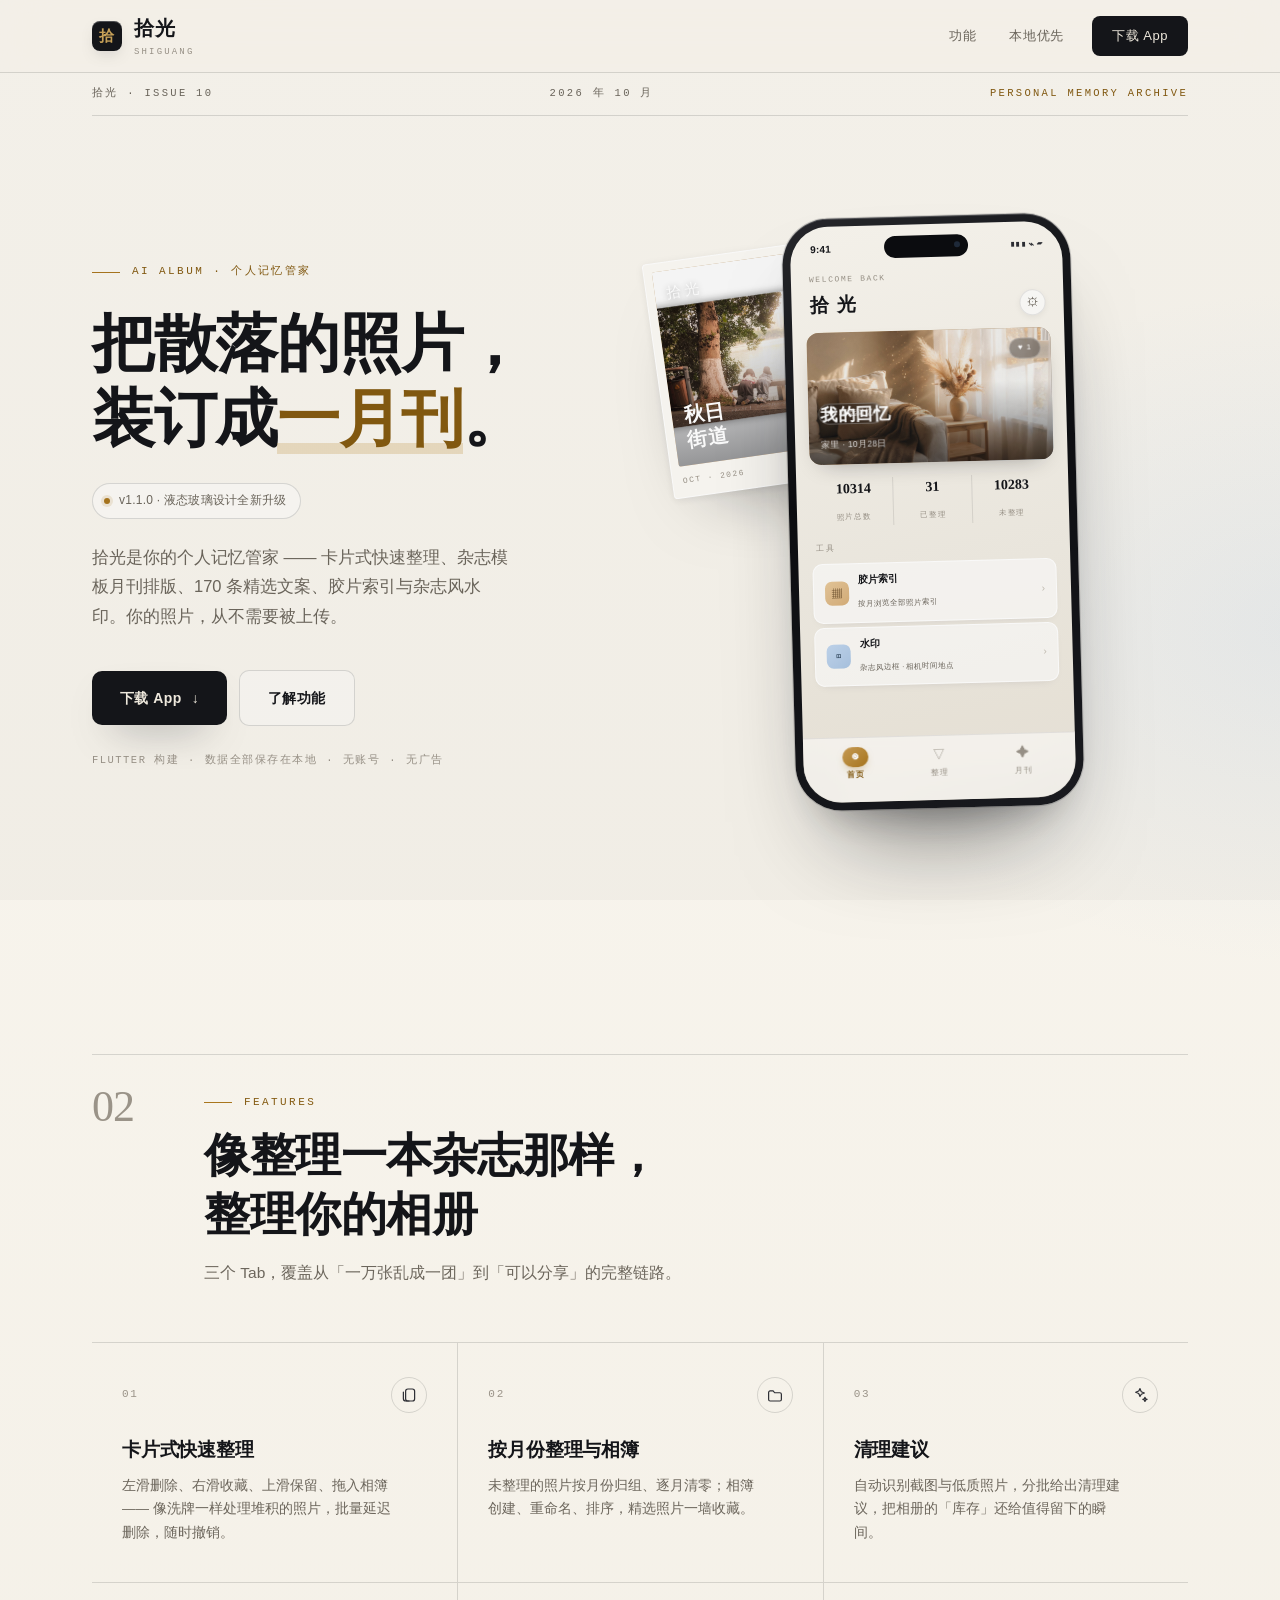
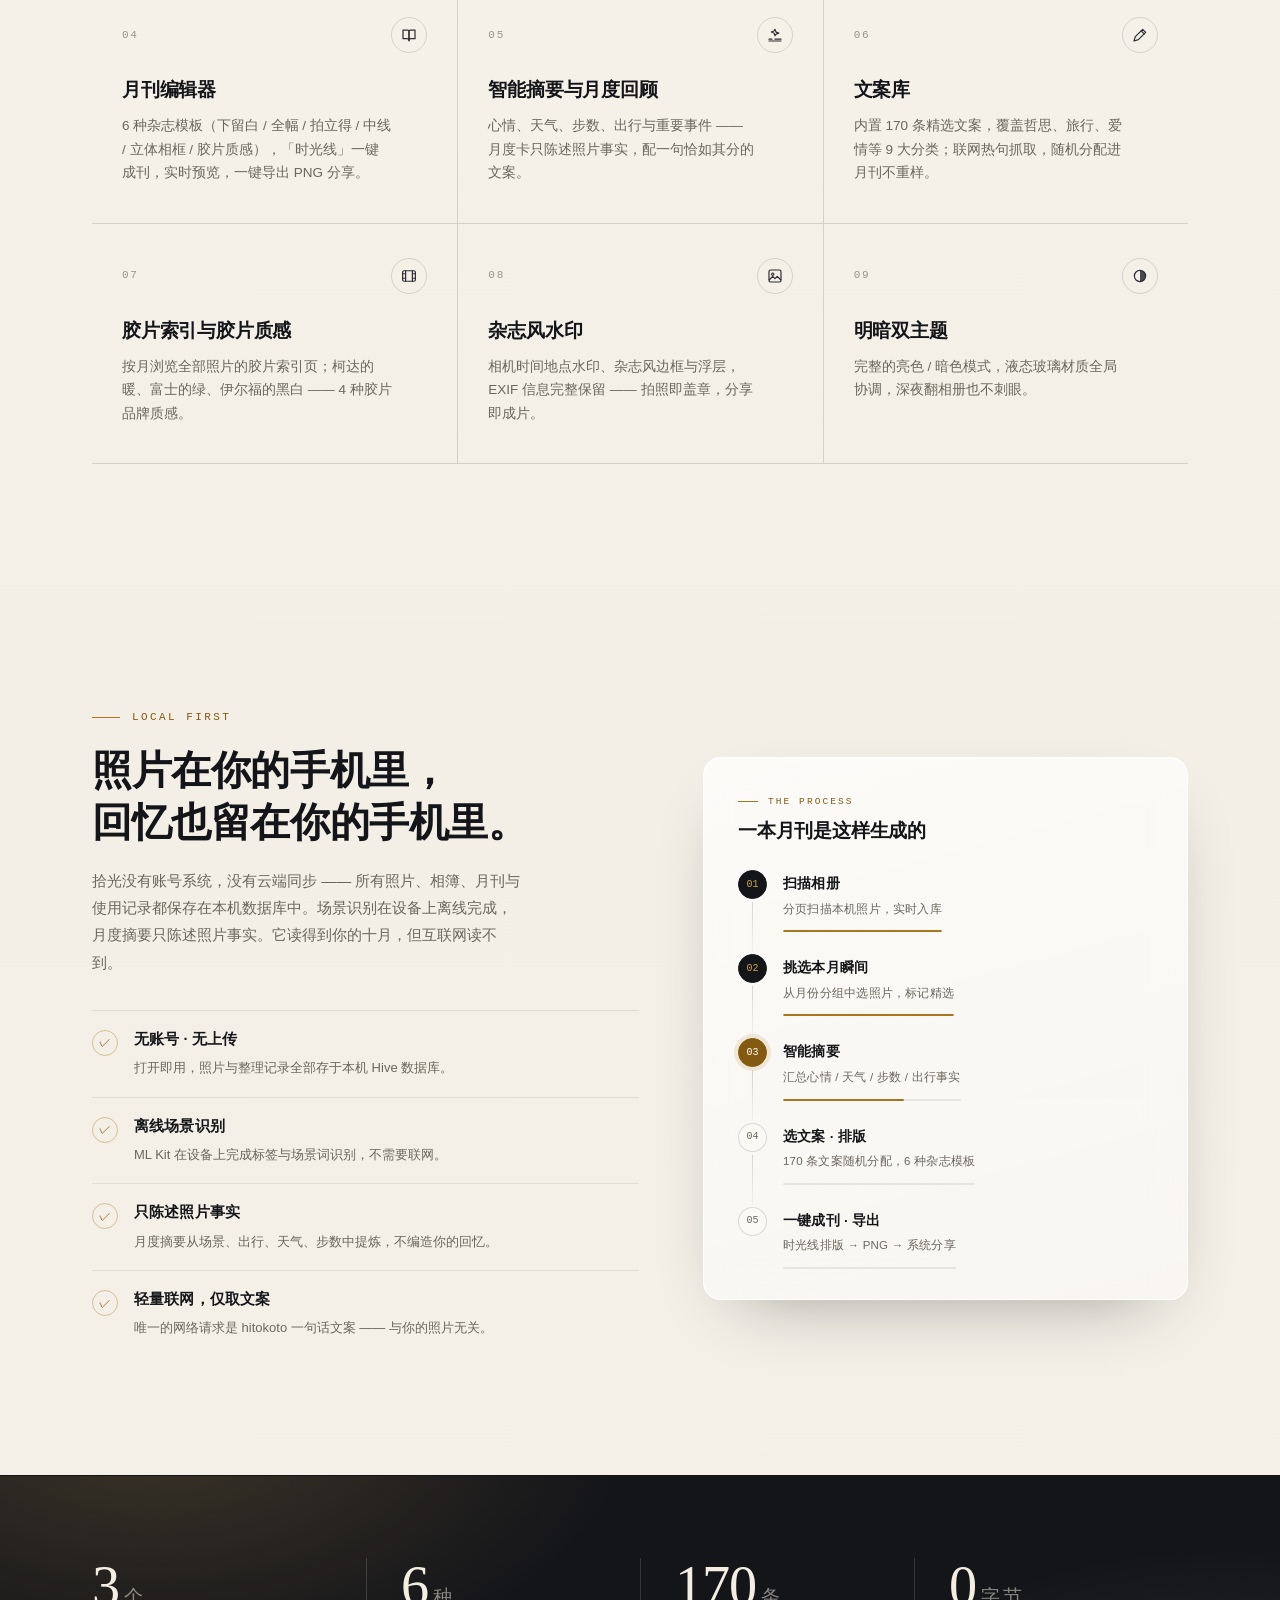
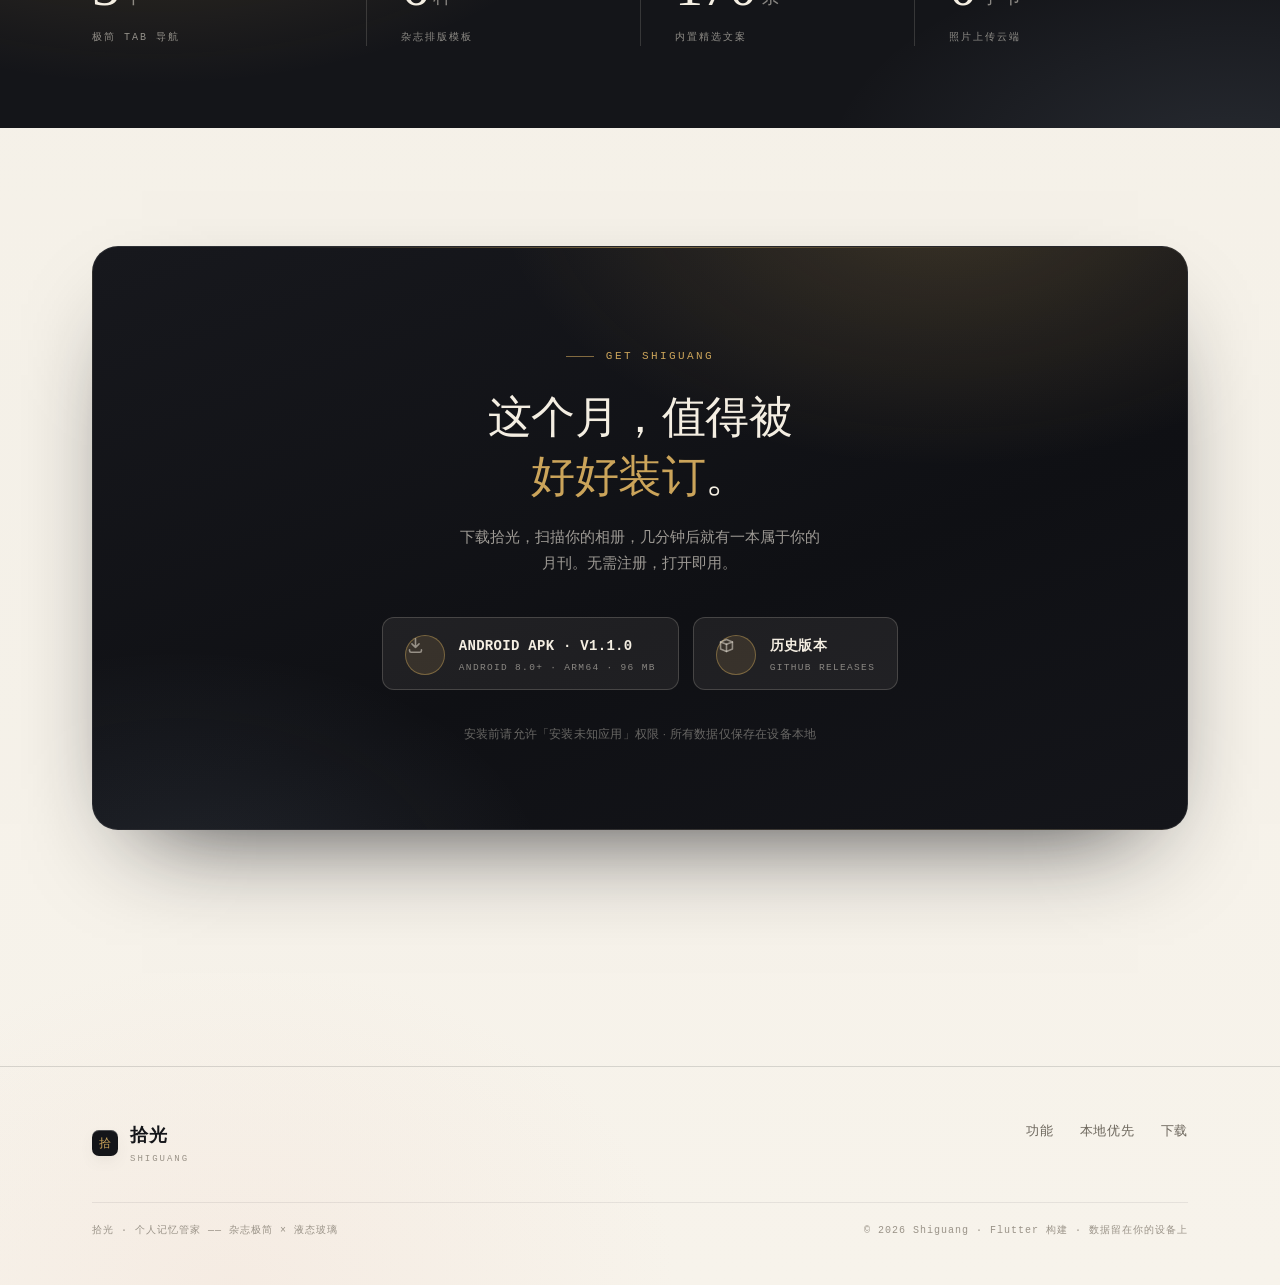
==== commit 3d37b960: "下载区图标加固：内联 SVG 属性 + 放大加粗 + 提高金色对比度" ====
--- a/index.html
+++ b/index.html
@@ -480,10 +480,10 @@
 }
 .dl-btn:hover{background:rgba(244,238,226,.13);border-color:rgba(203,164,90,.55);transform:translateY(-2px)}
 .dl-ico{
-  width:38px;height:38px;border-radius:50%;flex:none;display:grid;place-items:center;
-  border:1px solid rgba(244,238,226,.2);color:var(--gold-soft);
-}
-.dl-ico .icon{width:17px;height:17px}
+  width:40px;height:40px;border-radius:50%;flex:none;display:grid;place-items:center;
+  border:1px solid rgba(203,164,90,.45);background:rgba(203,164,90,.14);color:#E9CD8A;
+}
+.dl-ico .icon{width:19px;height:19px;stroke-width:2}
 .dl-btn b{display:block;font-size:14px;font-weight:600;letter-spacing:.02em;color:var(--cream)}
 .dl-btn span{display:block;font-family:var(--mono);font-size:9.5px;letter-spacing:.14em;text-transform:uppercase;color:rgba(244,238,226,.5);margin-top:3px}
 .dl-note{
@@ -767,11 +767,11 @@
       <p class="dl-lede">下载拾光，扫描你的相册，几分钟后就有一本属于你的月刊。无需注册，打开即用。</p>
       <div class="dl-btns">
         <a class="dl-btn" href="apks/shiguang-v1.1.0-release.apk" download>
-          <span class="dl-ico" aria-hidden="true"><svg class="icon" viewBox="0 0 24 24"><path d="M12 3.5v11M7.5 10L12 14.5 16.5 10"/><path d="M4.5 17.5v1a2 2 0 0 0 2 2h11a2 2 0 0 0 2-2v-1"/></svg></span>
+          <span class="dl-ico" aria-hidden="true"><svg class="icon" viewBox="0 0 24 24" fill="none" stroke="currentColor" stroke-width="2" stroke-linecap="round" stroke-linejoin="round"><path d="M12 3.5v11M7.5 10L12 14.5 16.5 10"/><path d="M4.5 17.5v1a2 2 0 0 0 2 2h11a2 2 0 0 0 2-2v-1"/></svg></span>
           <span><b>Android APK · v1.1.0</b><span>Android 8.0+ · arm64 · 96 MB</span></span>
         </a>
         <a class="dl-btn" href="https://github.com/rpxly/shiguang/releases" target="_blank" rel="noopener">
-          <span class="dl-ico" aria-hidden="true"><svg class="icon" viewBox="0 0 24 24"><path d="M4.5 7.5l7.5-3 7.5 3-7.5 3z"/><path d="M4.5 7.5v9l7.5 3 7.5-3v-9"/><path d="M12 10.5v9"/></svg></span>
+          <span class="dl-ico" aria-hidden="true"><svg class="icon" viewBox="0 0 24 24" fill="none" stroke="currentColor" stroke-width="2" stroke-linecap="round" stroke-linejoin="round"><path d="M4.5 7.5l7.5-3 7.5 3-7.5 3z"/><path d="M4.5 7.5v9l7.5 3 7.5-3v-9"/><path d="M12 10.5v9"/></svg></span>
           <span><b>历史版本</b><span>GitHub Releases</span></span>
         </a>
       </div>
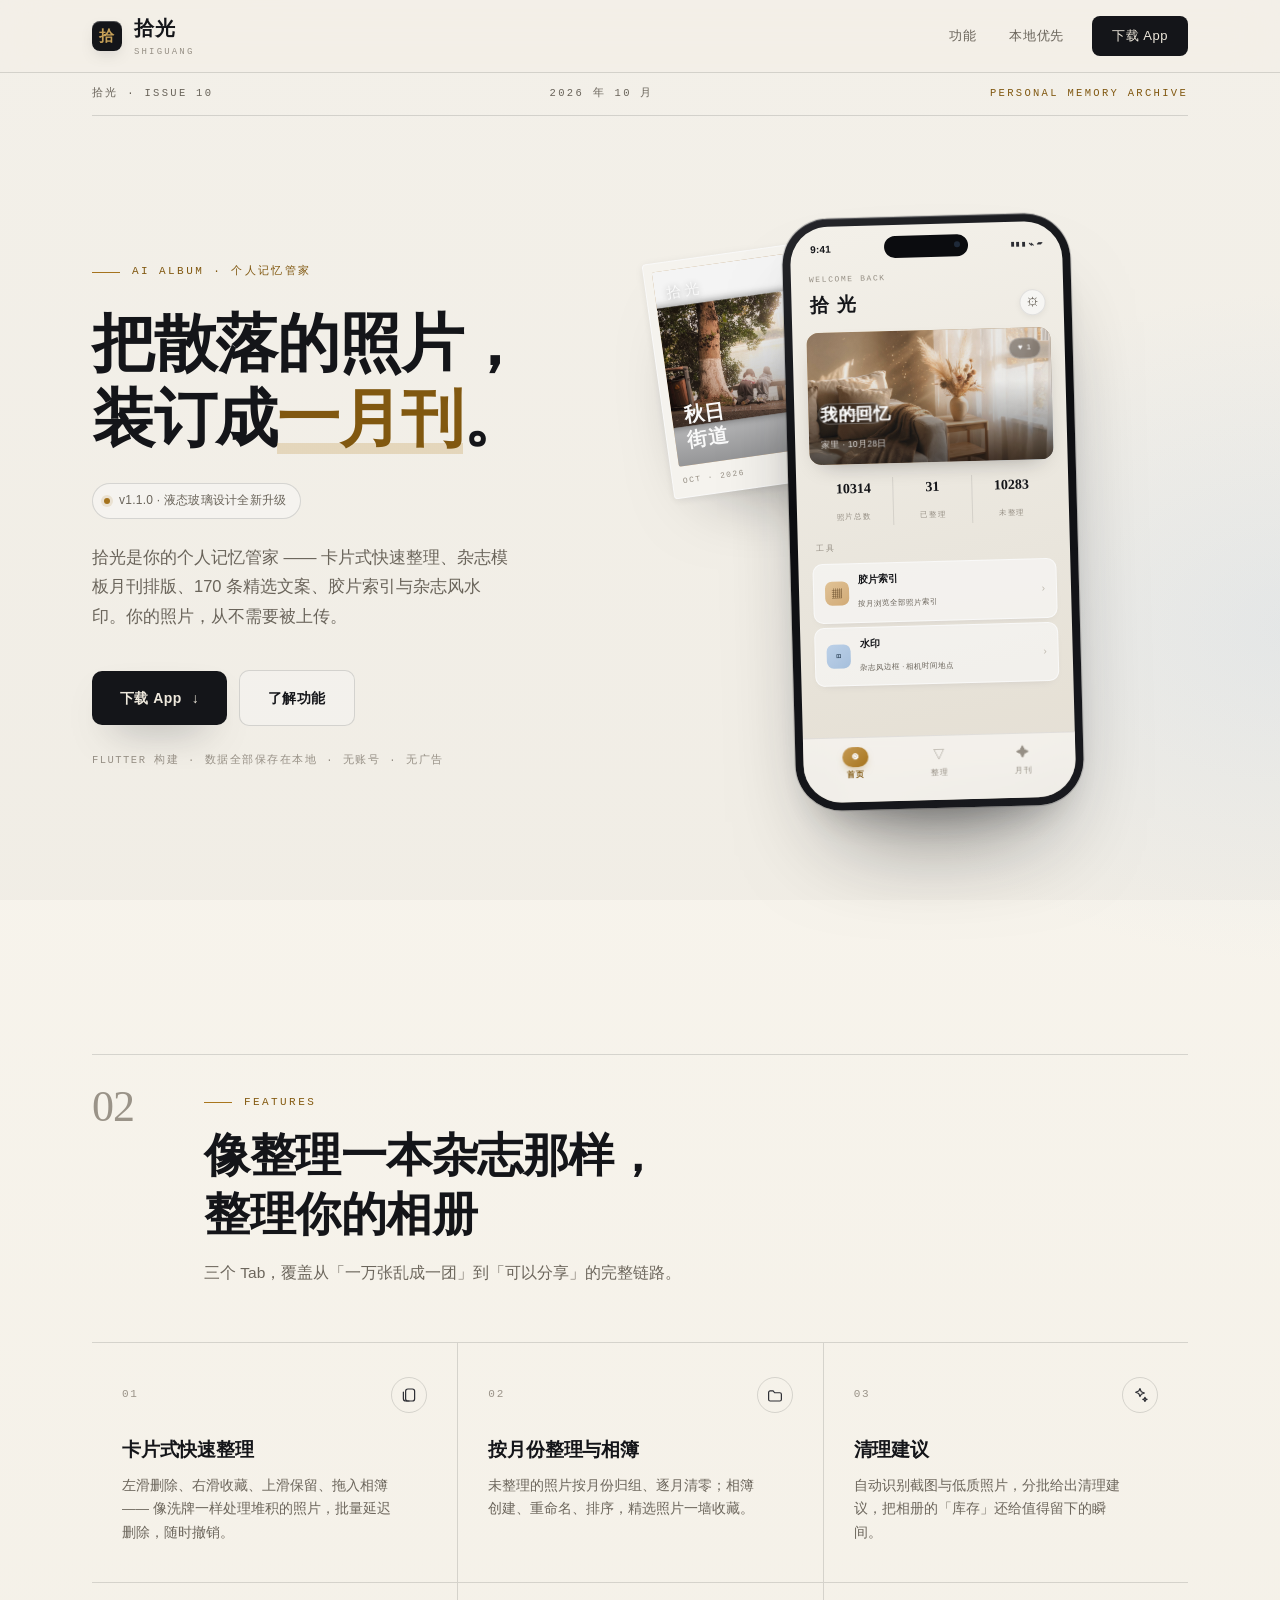
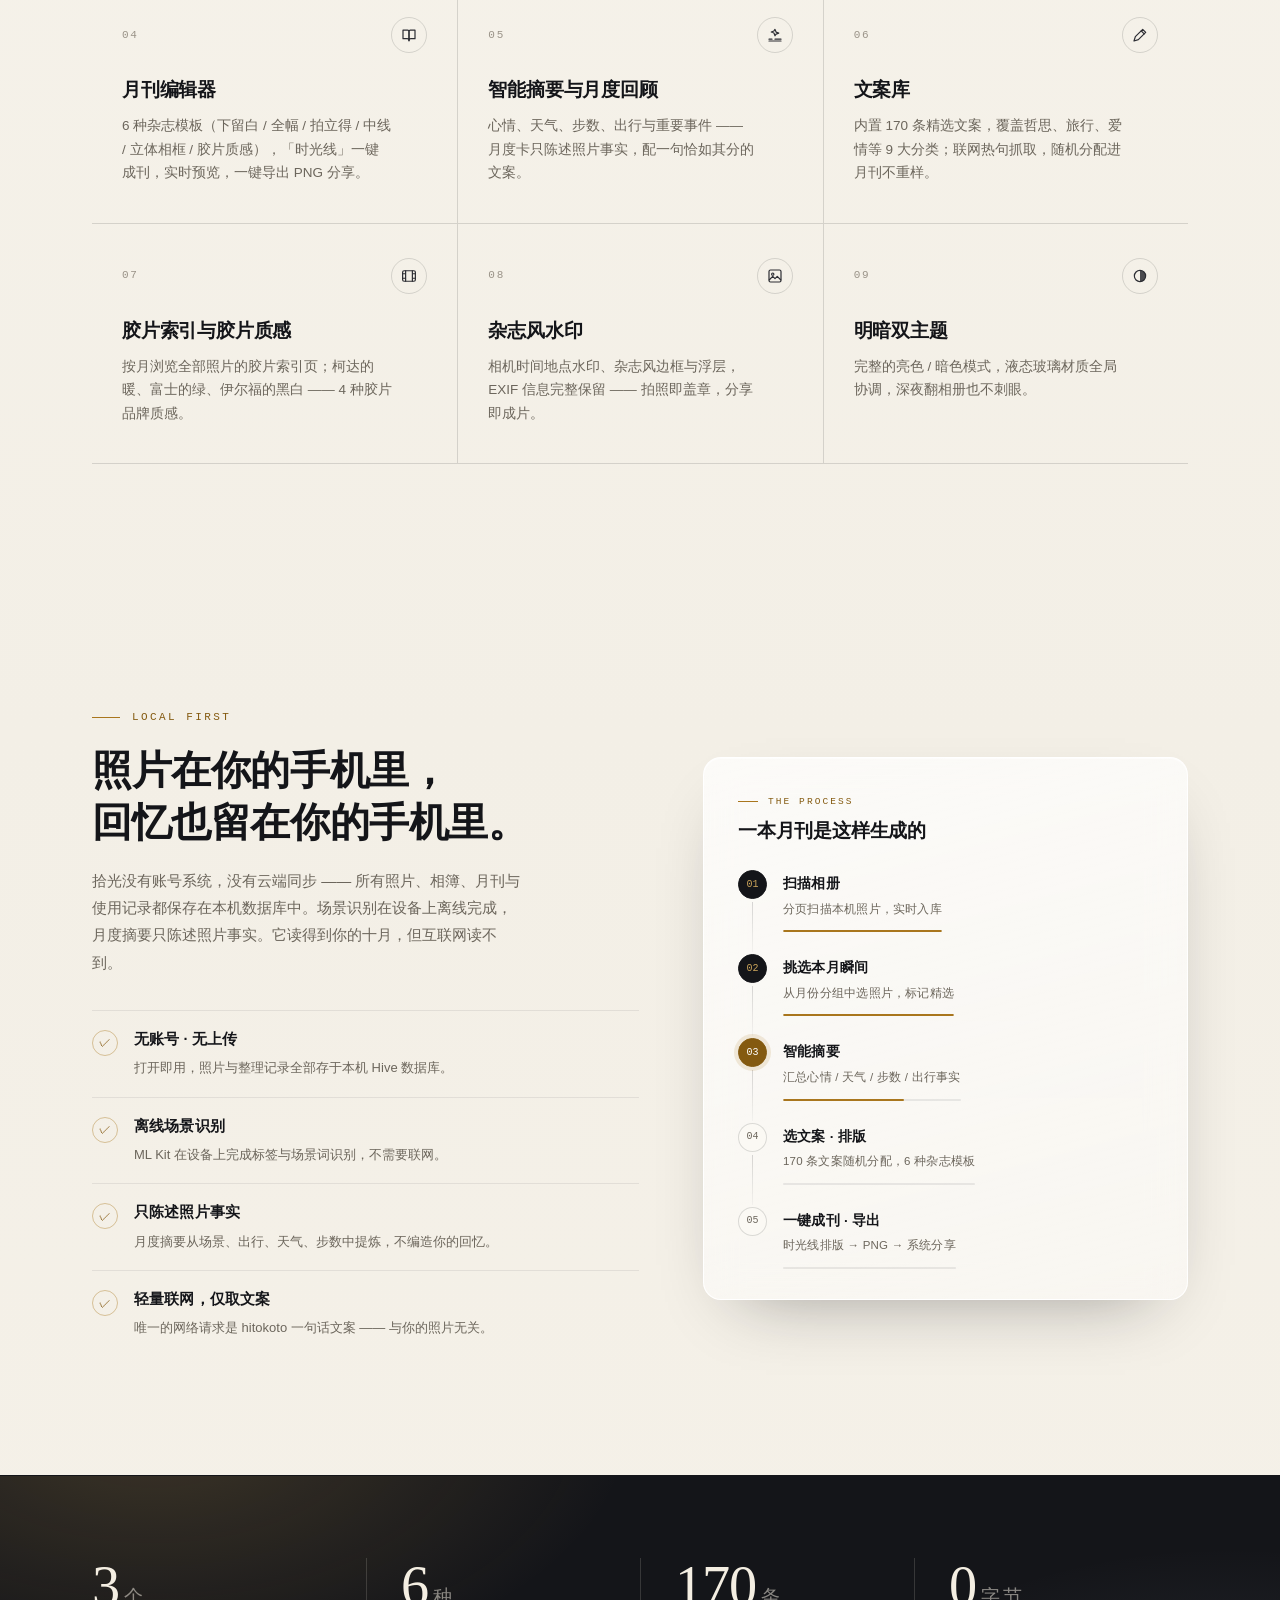
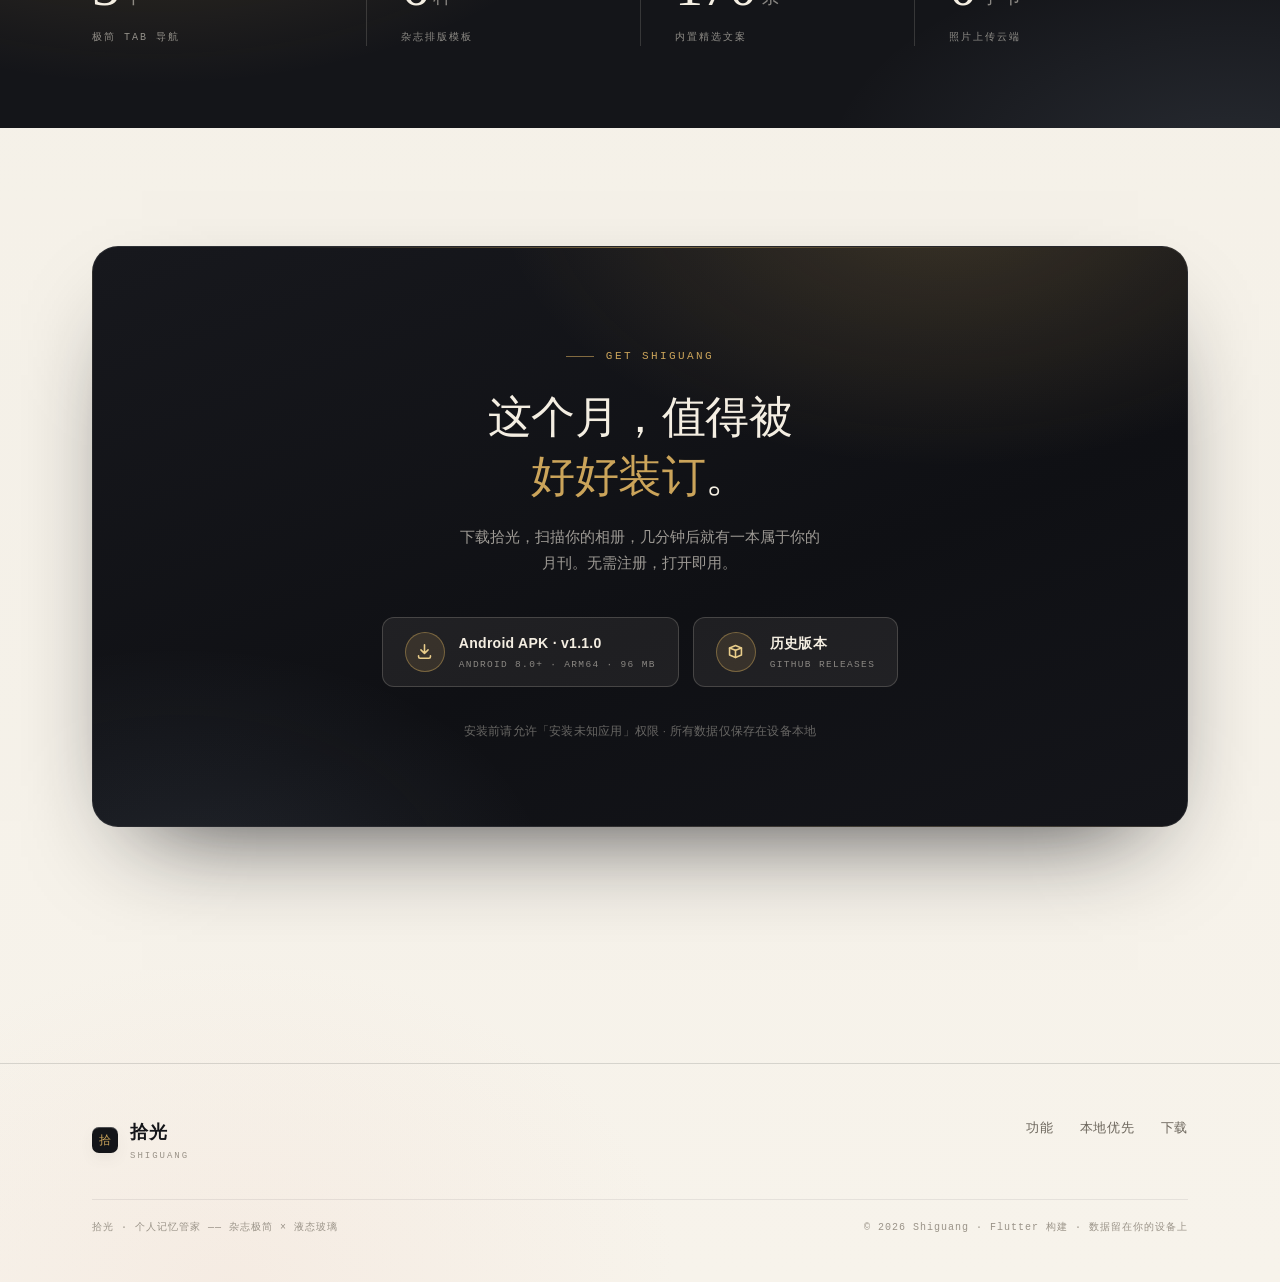
==== commit 27836426: "修复下载区图标错位：消除 .dl-btn span 通用规则对 .dl-ico 的覆盖，恢复 grid 居中" ====
--- a/index.html
+++ b/index.html
@@ -479,13 +479,15 @@
   transition:background .35s ease,border-color .35s ease,transform .35s var(--ease);
 }
 .dl-btn:hover{background:rgba(244,238,226,.13);border-color:rgba(203,164,90,.55);transform:translateY(-2px)}
-.dl-ico{
-  width:40px;height:40px;border-radius:50%;flex:none;display:grid;place-items:center;
+.dl-btn .dl-ico{
+  width:40px;height:40px;border-radius:50%;flex:none;
+  display:grid;place-items:center;
+  margin-top:0;font-family:inherit;letter-spacing:normal;text-transform:none;
   border:1px solid rgba(203,164,90,.45);background:rgba(203,164,90,.14);color:#E9CD8A;
 }
-.dl-ico .icon{width:19px;height:19px;stroke-width:2}
+.dl-btn .dl-ico .icon{display:block;width:19px;height:19px;stroke-width:2}
 .dl-btn b{display:block;font-size:14px;font-weight:600;letter-spacing:.02em;color:var(--cream)}
-.dl-btn span{display:block;font-family:var(--mono);font-size:9.5px;letter-spacing:.14em;text-transform:uppercase;color:rgba(244,238,226,.5);margin-top:3px}
+.dl-btn .dl-sub{display:block;font-family:var(--mono);font-size:9.5px;letter-spacing:.14em;text-transform:uppercase;color:rgba(244,238,226,.5);margin-top:3px}
 .dl-note{
   position:relative;z-index:1;margin:34px auto 0;font-size:11.5px;line-height:1.8;
   color:rgba(244,238,226,.38);letter-spacing:.02em;
@@ -768,11 +770,11 @@
       <div class="dl-btns">
         <a class="dl-btn" href="apks/shiguang-v1.1.0-release.apk" download>
           <span class="dl-ico" aria-hidden="true"><svg class="icon" viewBox="0 0 24 24" fill="none" stroke="currentColor" stroke-width="2" stroke-linecap="round" stroke-linejoin="round"><path d="M12 3.5v11M7.5 10L12 14.5 16.5 10"/><path d="M4.5 17.5v1a2 2 0 0 0 2 2h11a2 2 0 0 0 2-2v-1"/></svg></span>
-          <span><b>Android APK · v1.1.0</b><span>Android 8.0+ · arm64 · 96 MB</span></span>
+          <span class="dl-txt"><b>Android APK · v1.1.0</b><span class="dl-sub">Android 8.0+ · arm64 · 96 MB</span></span>
         </a>
         <a class="dl-btn" href="https://github.com/rpxly/shiguang/releases" target="_blank" rel="noopener">
           <span class="dl-ico" aria-hidden="true"><svg class="icon" viewBox="0 0 24 24" fill="none" stroke="currentColor" stroke-width="2" stroke-linecap="round" stroke-linejoin="round"><path d="M4.5 7.5l7.5-3 7.5 3-7.5 3z"/><path d="M4.5 7.5v9l7.5 3 7.5-3v-9"/><path d="M12 10.5v9"/></svg></span>
-          <span><b>历史版本</b><span>GitHub Releases</span></span>
+          <span class="dl-txt"><b>历史版本</b><span class="dl-sub">GitHub Releases</span></span>
         </a>
       </div>
       <p class="dl-note">安装前请允许「安装未知应用」权限 · 所有数据仅保存在设备本地</p>
